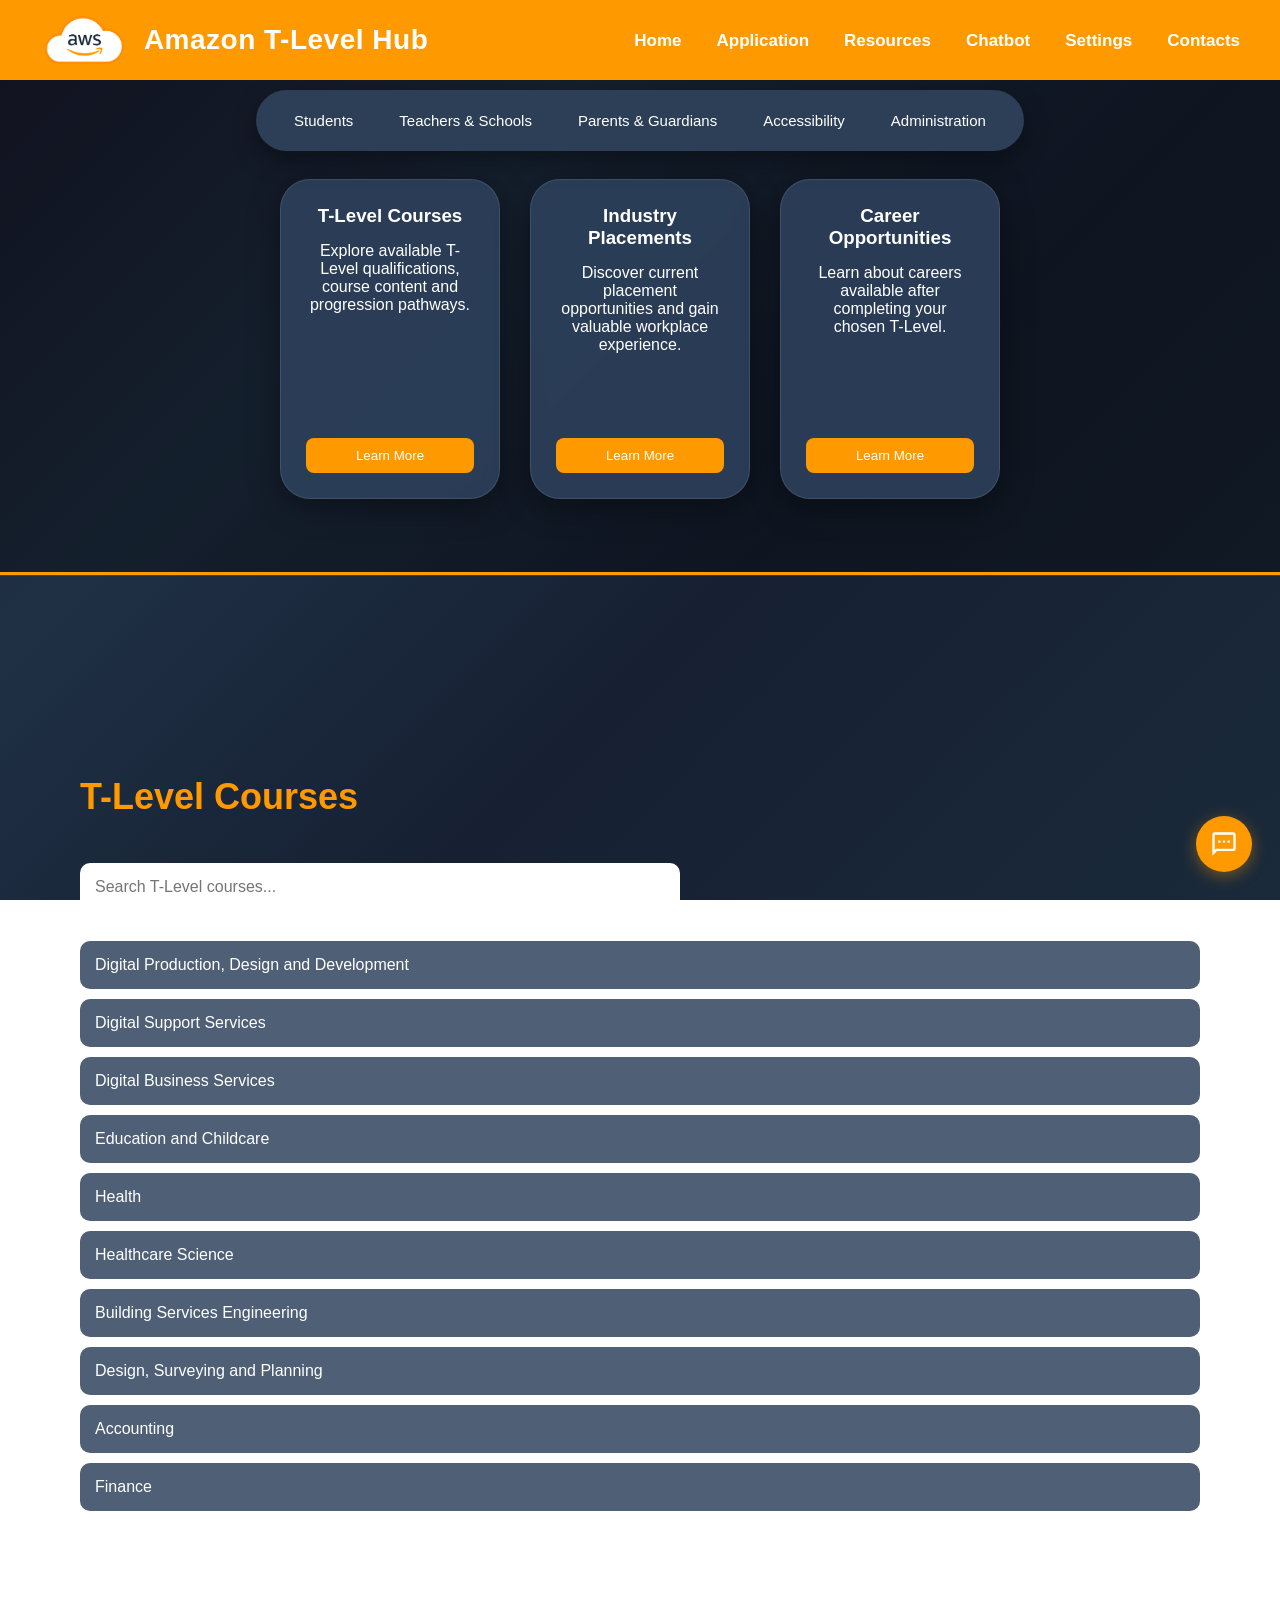
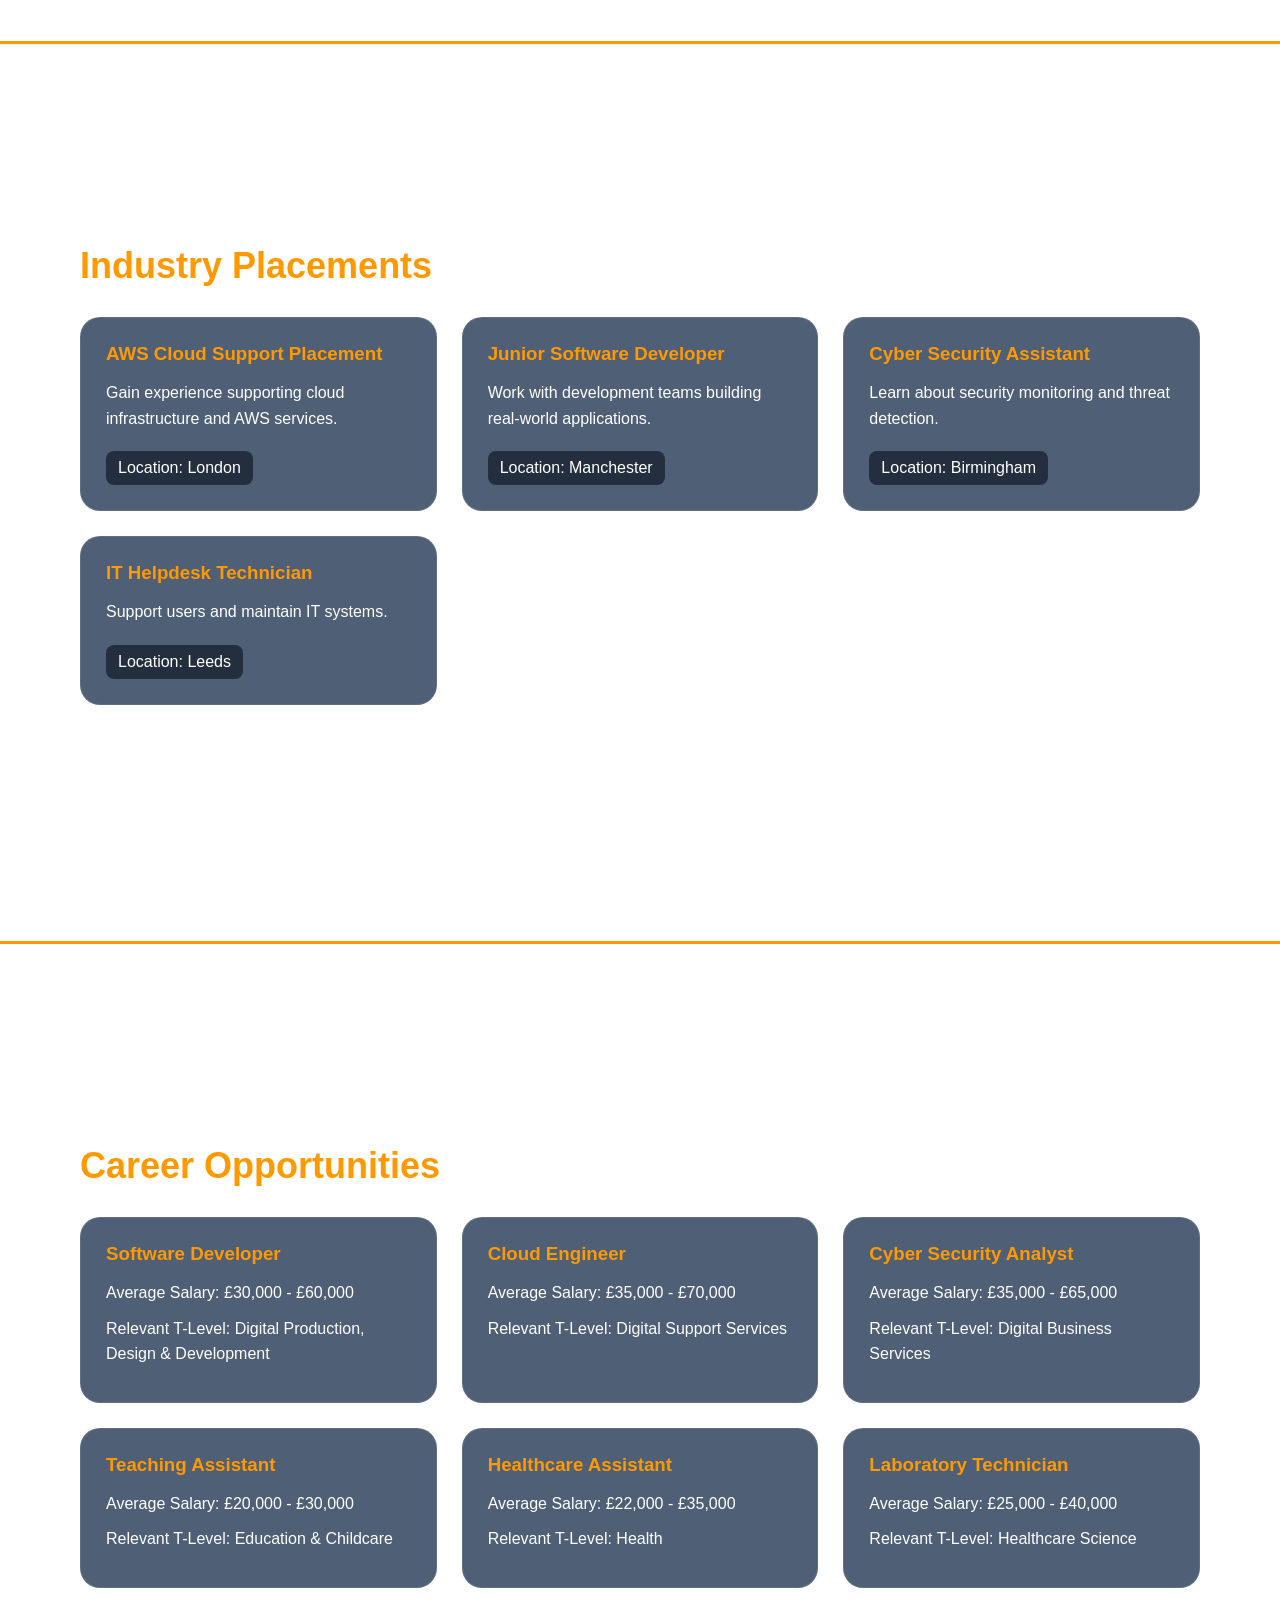
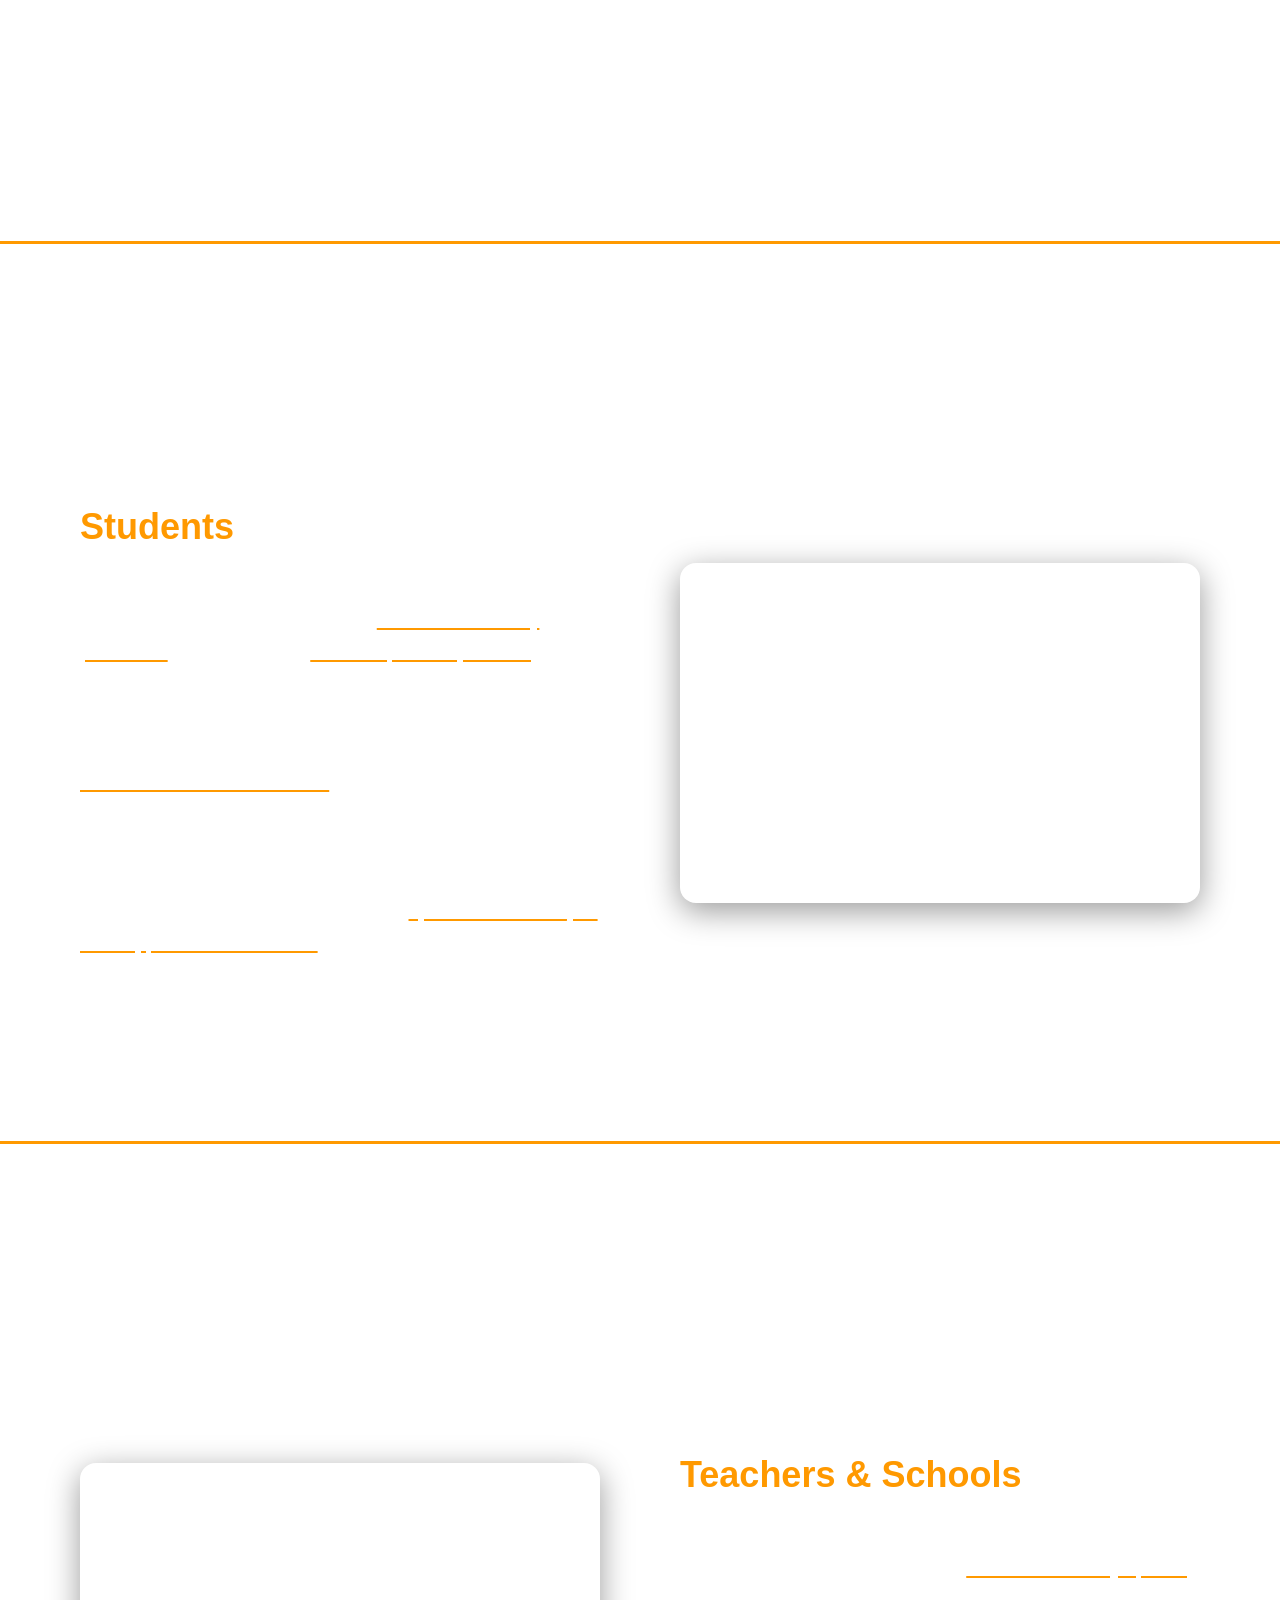
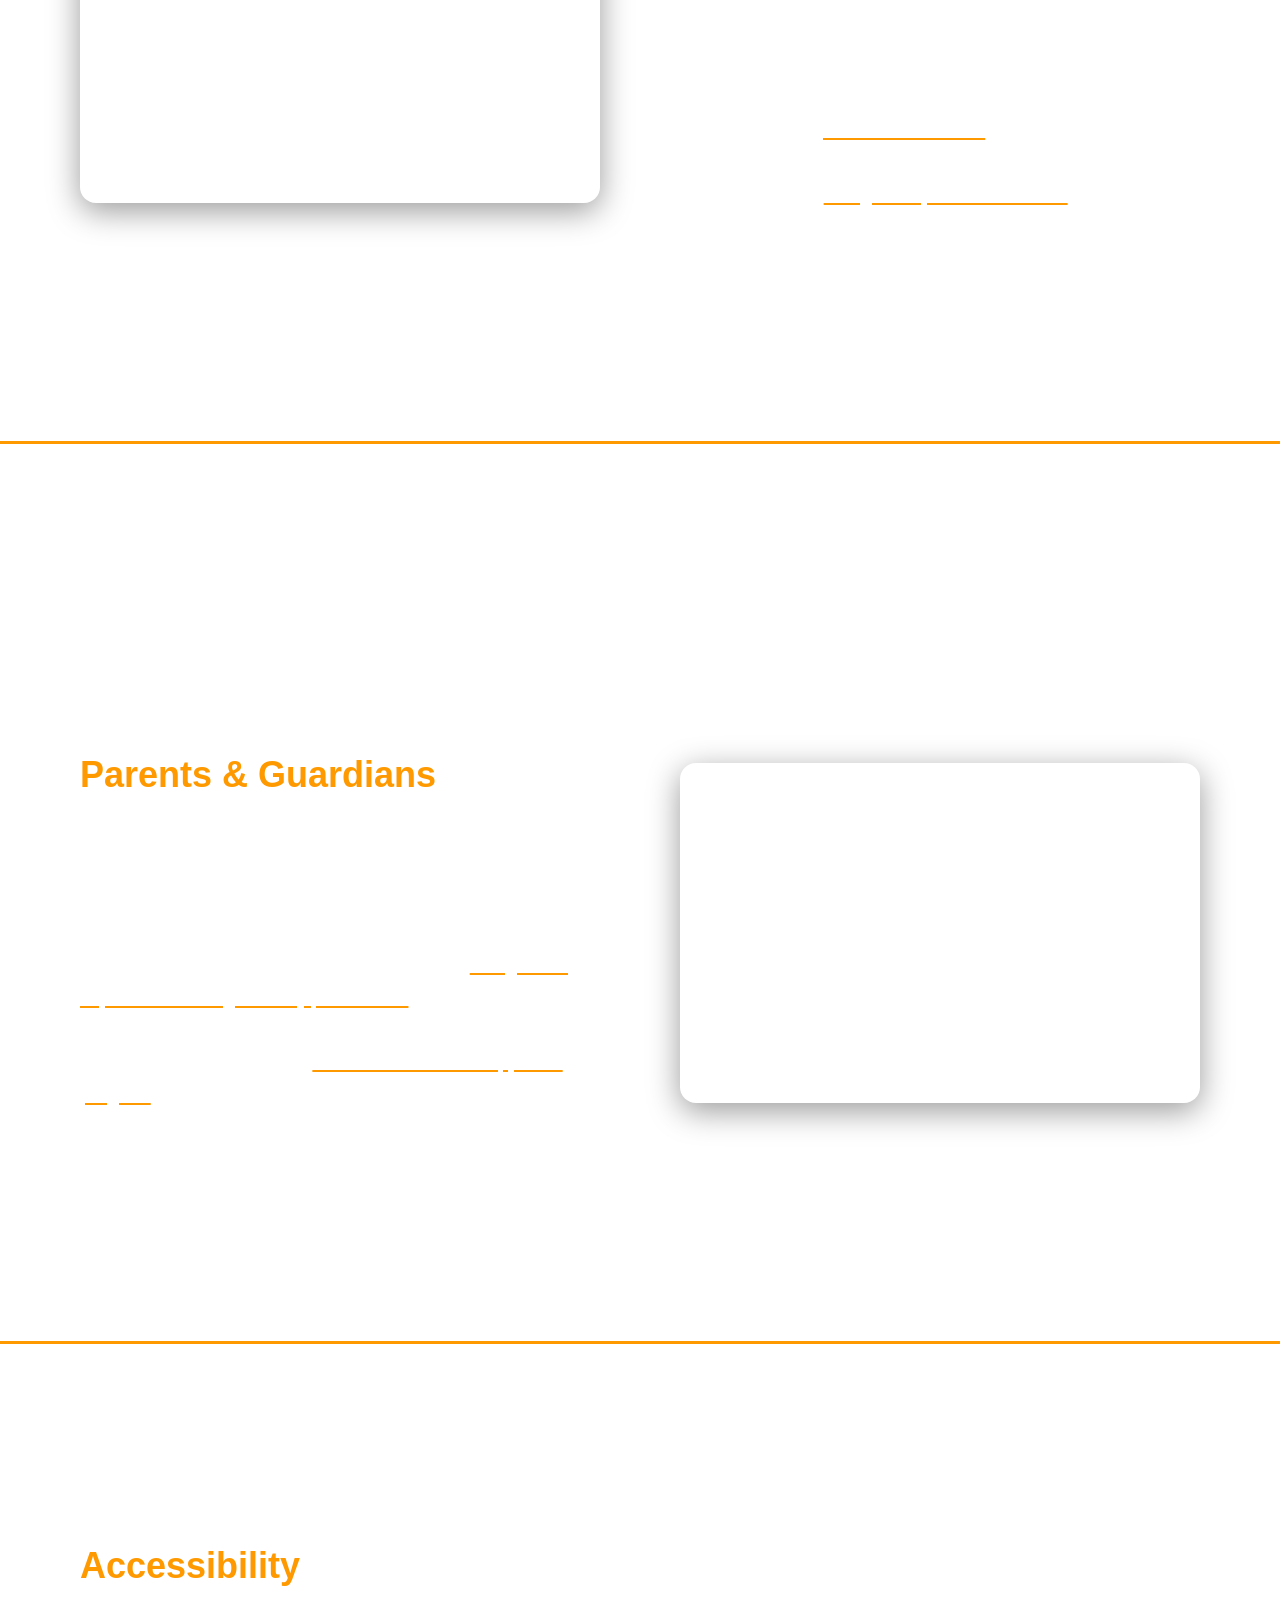
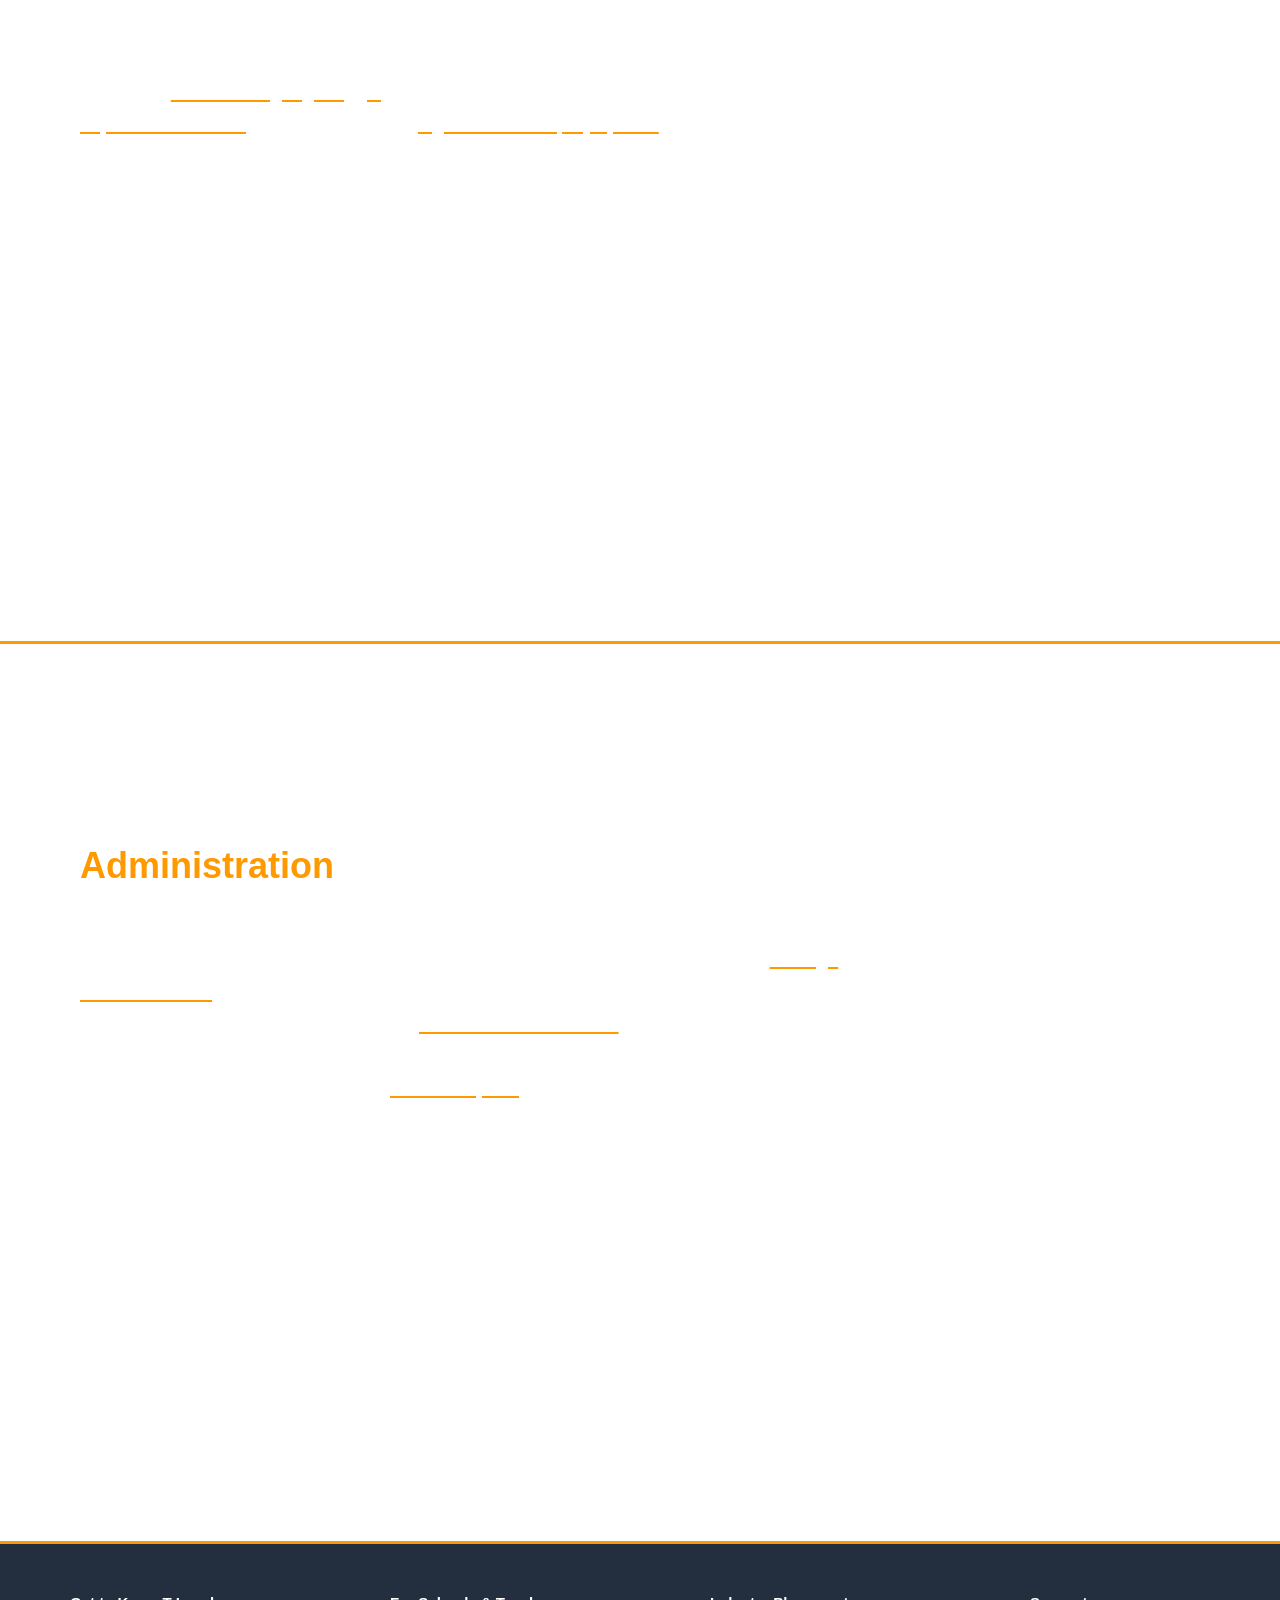
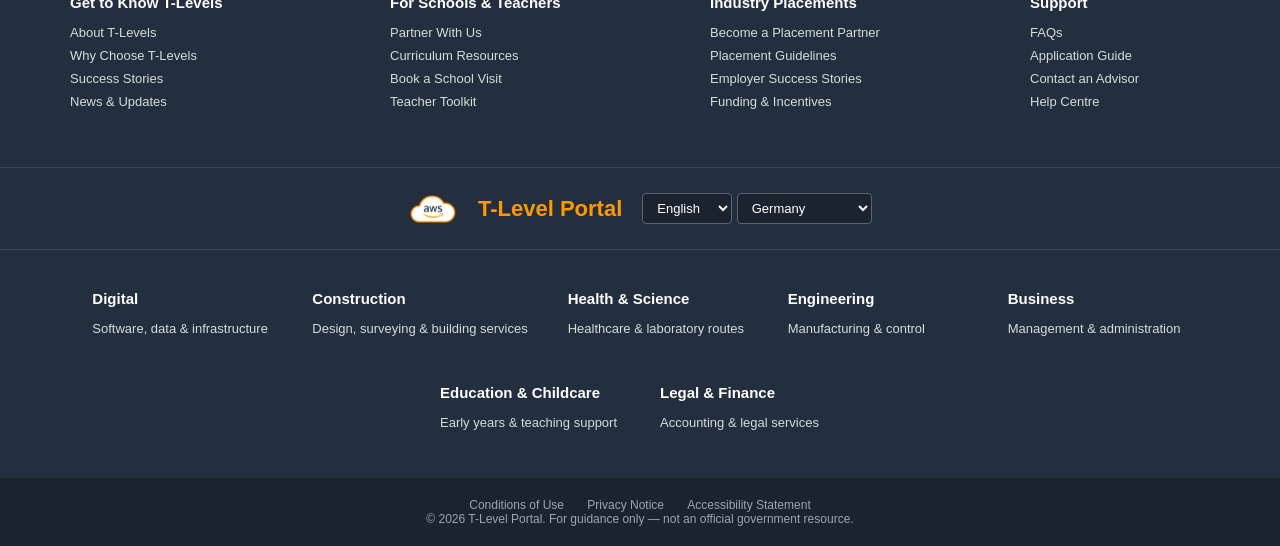
==== index.html @ c9f6f9e1 "Add website files" ====
<!DOCTYPE html>
<html lang="en">
<head>
<meta charset="UTF-8">
<meta name="viewport" content="width=device-width, initial-scale=1.0">
<title>AWS School Portal</title>

<link rel="stylesheet" href="style.css">
<style>
/* Shift chatbot bubble and panel further right to avoid content overlap */
.chatbot-toggle {
    right: 28px !important;
    bottom: 28px !important;
}
.chatbot-panel {
    right: 28px !important;
}

/* === VIDEO BACKGROUND CARDS SECTION === */
section.cards {
    position: relative;
    overflow: hidden;
    isolation: isolate;
    min-height: 500px;
    display: flex !important;
    flex-direction: row !important;
    justify-content: center !important;
    align-items: center !important;
    flex-wrap: nowrap !important;
    gap: 30px !important;
    padding: 80px 50px 50px 50px !important;
}

/* The video element */
.cards-video-bg {
    position: absolute;
    inset: 0;
    width: 100%;
    height: 100%;
    object-fit: cover;
    z-index: 0;
}

/* Dark tint overlay — standard "hero video" dimming */
.cards-video-overlay {
    position: absolute;
    inset: 0;
    background: rgba(0, 0, 0, 0.35);
    z-index: 1;
}

/* Cards sit above video layers */
section.cards .card {
    position: relative;
    z-index: 2;
    flex-shrink: 0 !important;
    width: 220px !important;
    max-width: 220px !important;
    background: rgba(35, 55, 80, 0.55);
    backdrop-filter: blur(8px);
    -webkit-backdrop-filter: blur(8px);
    border: 1px solid rgba(255, 255, 255, 0.1);
    box-shadow: 0 8px 32px rgba(0, 0, 0, 0.4);
}
</style>
</head>
<body>

<!-- TOP NAV -->
<div class="sticky-nav">

    <header class="top-nav">

        <div class="logo">

    <img src="Amazon-Web-Services-AWS-Logo.png" alt="AWS">

    <span class="site-title">
        Amazon T-Level Hub
    </span>

</div>

        <nav>
            <a href="#" id="homeBtn" data-i18n="home">Home</a>
            <a href="application.html" data-i18n="apply">Application</a>
            <a href="resources.html" data-i18n="resources">Resources</a>
            <a href="#" data-i18n="chatbot">Chatbot</a>
            <a href="#" id="settingsBtn" data-i18n="settings">Settings</a>
            <a href="#" id="contactsBtn" data-i18n="contacts">Contacts</a>
        </nav>
        
    </header>

<div class="category-bar-wrapper">
    <section class="category-bar">
        <a href="#students" data-i18n="students">Students</a>
        <a href="#teachers" data-i18n="teachers">Teachers & Schools</a>
        <a href="#parents" data-i18n="parents">Parents & Guardians</a>
        <a href="#accessibility" data-i18n="accessibility">Accessibility</a>
        <a href="#administration" data-i18n="administration">Administration</a>
    </section>
</div>
    
</div>

<!-- CARDS -->
<section class="cards">
<video class="cards-video-bg" autoplay muted loop playsinline>
    <source src="hero-bg.mp4" type="video/mp4">
</video>
<div class="cards-video-overlay"></div>

    <div class="card">
        <h3 data-i18n="tlevelCourses">T-Level Courses</h3>
        <p data-i18n="cardDescCourses">
            Explore available T-Level qualifications,
            course content and progression pathways.
        </p>
    
        <button onclick="scrollToSection('courses')" data-i18n="learnMore">
            Learn More
        </button>
    </div>

    <div class="card">
        <h3 data-i18n="industryPlacements">Industry Placements</h3>
        <p data-i18n="cardDescPlacements">
            Discover current placement opportunities
            and gain valuable workplace experience.
        </p>

        <button onclick="scrollToSection('placements')" data-i18n="learnMore">
            Learn More
        </button>
    </div>

    <div class="card">
        <h3 data-i18n="careerOpportunities">Career Opportunities</h3>
        <p data-i18n="cardDescCareers">
            Learn about careers available after
            completing your chosen T-Level.
        </p>

        <button onclick="scrollToSection('careers')" data-i18n="learnMore">
            Learn More
        </button>
    </div>

</section>

<section id="courses" class="info-section">

    <h2 data-i18n="tlevelCourses">T-Level Courses</h2>

    <input
        type="text"
        id="courseSearch"
        placeholder="Search T-Level courses..."
        class="search-box"
        data-i18n-placeholder="searchPlaceholder"
    >

    <div id="courseResults">

        <div class="course-item" data-i18n="courseDigitalProd">Digital Production, Design and Development</div>

        <div class="course-item" data-i18n="courseDigitalSupport">Digital Support Services</div>

        <div class="course-item" data-i18n="courseDigitalBusiness">Digital Business Services</div>

        <div class="course-item" data-i18n="courseEducation">Education and Childcare</div>

        <div class="course-item" data-i18n="courseHealth">Health</div>

        <div class="course-item" data-i18n="courseHealthcareScience">Healthcare Science</div>

        <div class="course-item" data-i18n="courseBuildingServices">Building Services Engineering</div>

        <div class="course-item" data-i18n="courseDesignSurveying">Design, Surveying and Planning</div>

        <div class="course-item" data-i18n="courseAccounting">Accounting</div>

        <div class="course-item" data-i18n="courseFinance">Finance</div>

    </div>

</section>

<section id="placements" class="info-section">

    <h2 data-i18n="industryPlacements">Industry Placements</h2>

    <div class="placement-grid">

        <div class="placement-card">
            <h3 data-i18n="placementCloudTitle">AWS Cloud Support Placement</h3>
            <p data-i18n="placementCloudDesc">Gain experience supporting cloud infrastructure and AWS services.</p>
            <span data-i18n="placementCloudLocation">Location: London</span>
        </div>

        <div class="placement-card">
            <h3 data-i18n="placementDevTitle">Junior Software Developer</h3>
            <p data-i18n="placementDevDesc">Work with development teams building real-world applications.</p>
            <span data-i18n="placementDevLocation">Location: Manchester</span>
        </div>

        <div class="placement-card">
            <h3 data-i18n="placementCyberTitle">Cyber Security Assistant</h3>
            <p data-i18n="placementCyberDesc">Learn about security monitoring and threat detection.</p>
            <span data-i18n="placementCyberLocation">Location: Birmingham</span>
        </div>

        <div class="placement-card">
            <h3 data-i18n="placementHelpdeskTitle">IT Helpdesk Technician</h3>
            <p data-i18n="placementHelpdeskDesc">Support users and maintain IT systems.</p>
            <span data-i18n="placementHelpdeskLocation">Location: Leeds</span>
        </div>

    </div>

</section>

<section id="careers" class="info-section">

    <h2 data-i18n="careerOpportunities">Career Opportunities</h2>

    <div class="career-grid">

        <div class="career-card">
            <h3 data-i18n="careerSoftwareTitle">Software Developer</h3>
            <p data-i18n="careerSoftwareSalary">Average Salary: £30,000 - £60,000</p>
            <p data-i18n="careerSoftwareTlevel">Relevant T-Level: Digital Production, Design & Development</p>
        </div>

        <div class="career-card">
            <h3 data-i18n="careerCloudTitle">Cloud Engineer</h3>
            <p data-i18n="careerCloudSalary">Average Salary: £35,000 - £70,000</p>
            <p data-i18n="careerCloudTlevel">Relevant T-Level: Digital Support Services</p>
        </div>

        <div class="career-card">
            <h3 data-i18n="careerCyberTitle">Cyber Security Analyst</h3>
            <p data-i18n="careerCyberSalary">Average Salary: £35,000 - £65,000</p>
            <p data-i18n="careerCyberTlevel">Relevant T-Level: Digital Business Services</p>
        </div>

        <div class="career-card">
            <h3 data-i18n="careerTeachingTitle">Teaching Assistant</h3>
            <p data-i18n="careerTeachingSalary">Average Salary: £20,000 - £30,000</p>
            <p data-i18n="careerTeachingTlevel">Relevant T-Level: Education & Childcare</p>
        </div>

        <div class="career-card">
            <h3 data-i18n="careerHealthcareTitle">Healthcare Assistant</h3>
            <p data-i18n="careerHealthcareSalary">Average Salary: £22,000 - £35,000</p>
            <p data-i18n="careerHealthcareTlevel">Relevant T-Level: Health</p>
        </div>

        <div class="career-card">
            <h3 data-i18n="careerLabTitle">Laboratory Technician</h3>
            <p data-i18n="careerLabSalary">Average Salary: £25,000 - £40,000</p>
            <p data-i18n="careerLabTlevel">Relevant T-Level: Healthcare Science</p>
        </div>

    </div>

</section>

<!-- INFORMATION SECTIONS -->
<section id="students" class="info-section" style="display:flex; align-items:center; gap:80px; padding:200px 80px 120px 80px;">
    <div style="flex:1; min-width:0;">
        <h2 data-i18n="headingStudents" style="font-size:36px; margin-bottom:25px; color:#ff9900; max-width:800px;">Students</h2>
        <p class="info-text" data-i18n-html="textStudents">
            T-Levels are a new kind of qualification from England that combine
            classroom learning with a <u>substantial industry placement</u>,
            giving students <u>real workplace experience</u> long before they
            graduate. For German students used to systems like the Abitur or
            vocational Ausbildung, T-Levels offer a similar blend of practical
            and academic learning, but with a <u>direct route into UK industries</u>
            such as digital technology, healthcare, construction, and engineering.
            This section helps students explore which T-Level pathway matches
            their interests, see what a typical placement looks like, and
            understand how the qualification could <u>open doors to study or
            work opportunities in the UK</u>.
        </p>
    </div>
    <div style="flex:1; min-width:0; position:relative; border-radius:16px; overflow:hidden; min-height:340px; box-shadow:0 8px 32px rgba(0,0,0,0.4);">
        <video autoplay muted loop playsinline style="width:100%; height:100%; object-fit:cover; display:block; filter:brightness(0.75);">
            <source src="students.mp4" type="video/mp4">
        </video>
    </div>
</section>

<section id="teachers" class="info-section" style="display:flex; align-items:center; gap:80px; padding:200px 80px 120px 80px;">
    <div style="flex:1; min-width:0; position:relative; border-radius:16px; overflow:hidden; min-height:340px; box-shadow:0 8px 32px rgba(0,0,0,0.4);">
        <video autoplay muted loop playsinline style="width:100%; height:100%; object-fit:cover; display:block; filter:brightness(0.75);">
            <source src="teachers.mp4" type="video/mp4">
        </video>
    </div>
    <div style="flex:1; min-width:0;">
        <h2 data-i18n="headingTeachers" style="font-size:36px; margin-bottom:25px; color:#ff9900;">Teachers & Schools</h2>
        <p class="info-text" data-i18n-html="textTeachers">
            This section is designed for German schools and educators who may be
            advising students on <u>international study options</u> for the first
            time. It provides curriculum outlines, comparisons between T-Levels
            and familiar German qualifications, and practical guidance on how
            schools can support students interested in applying. Teachers will
            also find resources to help explain the <u>placement structure</u>
            to students and parents, along with information on how schools can
            establish a relationship as a <u>recognized partner institution</u>.
        </p>
    </div>
</section>

<section id="parents" class="info-section" style="display:flex; align-items:center; gap:80px; padding:200px 80px 120px 80px;">
    <div style="flex:1; min-width:0;">
        <h2 data-i18n="headingParents" style="font-size:36px; margin-bottom:25px; color:#ff9900;">Parents & Guardians</h2>
        <p class="info-text" data-i18n-html="textParents">
            Many German parents will not have encountered T-Levels before, so
            this section focuses on building trust and clarity around what the
            qualification involves, how it's recognized, and what kind of
            support structure exists around a placement abroad. It explains
            practical concerns such as <u>safeguarding</u>, <u>supervision during
            industry placements</u>, and how progress is communicated back to
            families, helping parents feel confident that their child is entering
            a <u>well-structured and supported program</u> rather than an
            unfamiliar gap-year alternative.
        </p>
    </div>
    <div style="flex:1; min-width:0; position:relative; border-radius:16px; overflow:hidden; min-height:340px; box-shadow:0 8px 32px rgba(0,0,0,0.4);">
        <video autoplay muted loop playsinline style="width:100%; height:100%; object-fit:cover; display:block; filter:brightness(0.75);">
            <source src="parents&guardians.mp4" type="video/mp4">
        </video>
    </div>
</section>

<section id="accessibility" class="info-section">
    <h2 data-i18n="headingAccessibility">Accessibility</h2>
    <p class="info-text" data-i18n-html="textAccessibility">
        Since this portal serves an international audience navigating an
        unfamiliar education system, accessibility features are built in to
        remove language and usability barriers from the start. This includes
        a <u>German-language toggle</u> so families can read everything in
        their native language, <u>adjustable font sizing</u> for visual
        comfort, <u>high-contrast display options</u>, and screen-reader-friendly
        navigation. The goal is to make sure no student or parent is excluded
        from understanding their options simply because the system is new or
        the interface wasn't designed with them in mind.
    </p>
</section>

<section id="administration" class="info-section">
    <h2 data-i18n="headingAdministration">Administration</h2>
    <p class="info-text" data-i18n-html="textAdministration">
        This section is intended for Amazon staff responsible for running
        and maintaining the T-Level portal rather than for students, parents,
        or schools. From here, administrators can <u>manage website content</u>,
        updating course listings, placement opportunities, and translated
        text as the program grows. Administrators can also <u>access submitted
        forms</u>, reviewing applications, placement enquiries, and contact
        requests as they come in from students, parents, and partner schools.
        Finally, administrators can <u>generate reports</u> summarizing
        engagement, placement uptake, and course interest, giving the team
        visibility into how the program is performing across Germany and
        where outreach efforts may need to be adjusted.
    </p>
</section>

<footer class="site-footer">

    <div class="footer-links">

        <div class="footer-col">
            <h4 data-i18n="footerGetToKnow">Get to Know T-Levels</h4>
            <a href="#" data-i18n="footerAbout">About T-Levels</a>
            <a href="#" data-i18n="footerWhyChoose">Why Choose T-Levels</a>
            <a href="#" data-i18n="footerSuccess">Success Stories</a>
            <a href="#" data-i18n="footerNews">News & Updates</a>
        </div>

        <div class="footer-col">
            <h4 data-i18n="footerForSchools">For Schools & Teachers</h4>
            <a href="#" data-i18n="footerPartner">Partner With Us</a>
            <a href="#" data-i18n="footerCurriculum">Curriculum Resources</a>
            <a href="#" data-i18n="footerSchoolVisit">Book a School Visit</a>
            <a href="#" data-i18n="footerToolkit">Teacher Toolkit</a>
        </div>

        <div class="footer-col">
            <h4 data-i18n="footerPlacements">Industry Placements</h4>
            <a href="#" data-i18n="footerPlacementPartner">Become a Placement Partner</a>
            <a href="#" data-i18n="footerGuidelines">Placement Guidelines</a>
            <a href="#" data-i18n="footerEmployerStories">Employer Success Stories</a>
            <a href="#" data-i18n="footerFunding">Funding & Incentives</a>
        </div>

        <div class="footer-col">
            <h4 data-i18n="footerSupport">Support</h4>
            <a href="#" data-i18n="footerFAQs">FAQs</a>
            <a href="#" data-i18n="footerAppGuide">Application Guide</a>
            <a href="#" data-i18n="footerAdvisor">Contact an Advisor</a>
            <a href="#" data-i18n="footerHelp">Help Centre</a>
        </div>

    </div>

    <div class="footer-brand-bar">
        <img src="Amazon-Web-Services-AWS-Logo.png" alt="AWS" class="footer-aws-logo">
        <div class="footer-logo" data-i18n="footerPortal">T-Level Portal</div>
    
        <div class="footer-selectors">
            <select id="footerLangSelect" aria-label="Language">
                <option value="en">English</option>
                <option value="de">Deutsch</option>
            </select>
    
            <select aria-label="Region">
                <option>Germany</option>
                <option>United Kingdom</option>
            </select>
        </div>
    </div>

    <div class="footer-routes">
        <div class="footer-col"><h4 data-i18n="footerDigital">Digital</h4><p data-i18n="footerDigitalDesc">Software, data & infrastructure</p></div>
        <div class="footer-col"><h4 data-i18n="footerConstruction">Construction</h4><p data-i18n="footerConstructionDesc">Design, surveying & building services</p></div>
        <div class="footer-col"><h4 data-i18n="footerHealthScience">Health & Science</h4><p data-i18n="footerHealthScienceDesc">Healthcare & laboratory routes</p></div>
        <div class="footer-col"><h4 data-i18n="footerEngineering">Engineering</h4><p data-i18n="footerEngineeringDesc">Manufacturing & control</p></div>
        <div class="footer-col"><h4 data-i18n="footerBusiness">Business</h4><p data-i18n="footerBusinessDesc">Management & administration</p></div>
        <div class="footer-col"><h4 data-i18n="footerEducationChildcare">Education & Childcare</h4><p data-i18n="footerEducationChildcareDesc">Early years & teaching support</p></div>
        <div class="footer-col"><h4 data-i18n="footerLegalFinance">Legal & Finance</h4><p data-i18n="footerLegalFinanceDesc">Accounting & legal services</p></div>
    </div>

    <div class="footer-legal">
        <a href="#" data-i18n="footerConditions">Conditions of Use</a>
        <a href="#" data-i18n="footerPrivacy">Privacy Notice</a>
        <a href="#" data-i18n="footerAccessibility">Accessibility Statement</a>
        <p data-i18n="footerCopyright">© 2026 T-Level Portal. For guidance only — not an official government resource.</p>
    </div>

</footer>
<!-- ===== CHATBOT ===== -->
<div class="chatbot-toggle" id="chatbotToggle" title="Ask a question">
    <svg viewBox="0 0 24 24" width="28" height="28" fill="white">
        <path d="M20 2H4c-1.1 0-2 .9-2 2v18l4-4h14c1.1 0 2-.9 2-2V4c0-1.1-.9-2-2-2zm0 14H5.17L4 17.17V4h16v12z"/>
        <path d="M7 9h2v2H7zm4 0h2v2h-2zm4 0h2v2h-2z"/>
    </svg>
</div>

<div class="chatbot-panel" id="chatbotPanel">
    <div class="chatbot-header">
        <span class="chatbot-title" data-i18n="chatbotTitle">T-Level Assistant</span>
        <button id="chatbotClose">&times;</button>
    </div>
    <div class="chatbot-messages" id="chatbotMessages">
        <div class="chatbot-message bot" id="chatbotWelcomeMessage" data-i18n="chatbotWelcome">
            Hello! I'm the T-Level assistant. Ask me anything about T-Level courses, industry placements, careers, applications, and more.
        </div>
        <div id="quickReplies" style="display:flex;flex-direction:column;gap:8px;padding:0 20px 12px;"></div>
    </div>
    <div class="chatbot-input-area">
        <input type="text" id="chatbotInput" placeholder="Type your question..." autocomplete="off" data-i18n-placeholder="chatbotInputPlaceholder">
        <button id="chatbotSend" title="Send">
            <svg viewBox="0 0 24 24" width="20" height="20" fill="white">
                <path d="M2.01 21L23 12 2.01 3 2 10l15 2-15 2z"/>
            </svg>
        </button>
    </div>
</div>

<!-- ===== SETTINGS MODAL ===== -->
<div class="modal-overlay" id="settingsOverlay">
    <div class="modal-box">

        <div class="modal-header">
            <h2 data-i18n="settingsTitle">Settings</h2>
            <button class="modal-close" id="closeSettings">&times;</button>
        </div>

        <div class="modal-section">
            <h3 data-i18n="settingsLanguage">Language</h3>
            <select id="languageSelect">
                <option value="en">English</option>
                <option value="de">Deutsch</option>
            </select>
        </div>

        <div class="modal-section">
            <h3 data-i18n="settingsFontSize">Font Size</h3>
            <div class="font-controls">
                <button id="fontDecrease">−</button>
                <button id="fontReset" data-i18n="settingsFontReset">Reset</button>
                <button id="fontIncrease">+</button>
            </div>
        </div>

        <div class="modal-section">
            <h3 data-i18n="settingsAccessibility">Accessibility</h3>
            <label class="toggle-row">
                <input type="checkbox" id="highContrastToggle">
                <span data-i18n="settingsHighContrast">High contrast mode</span>
            </label>
            <label class="toggle-row">
                <input type="checkbox" id="underlineLinksToggle">
                <span data-i18n="settingsUnderlineLinks">Underline all links</span>
            </label>
            <label class="toggle-row">
                <input type="checkbox" id="reduceMotionToggle">
                <span data-i18n="settingsReduceMotion">Reduce motion/animations</span>
            </label>
            <label class="toggle-row">
                <input type="checkbox" id="lightThemeToggle">
                <span>Light theme (AWS style)</span>
            </label>
        </div>

    </div>
</div>

<div class="modal-overlay" id="contactsOverlay">

    <div class="modal-box">

        <div class="modal-header">
            <h2 data-i18n="contactsTitle">Contact Us</h2>

            <button class="modal-close" id="closeContacts">
                &times;
            </button>
        </div>

        <div class="modal-section">

            <label data-i18n="contactsEmail">Email Address</label>

            <input
                type="email"
                id="contactEmail"
                placeholder="Enter your email address"
                data-i18n-placeholder="contactsEmailPlaceholder"
            >

        </div>

        <div class="modal-section">

            <label data-i18n="contactsSubject">Subject</label>

            <input
                type="text"
                id="contactSubject"
                placeholder="What is your question about?"
                data-i18n-placeholder="contactsSubjectPlaceholder"
            >

        </div>

        <div class="modal-section">

            <label data-i18n="contactsMessage">Message</label>

            <textarea
                id="contactMessage"
                rows="6"
                placeholder="Ask a question about T-Levels, industry placements, career pathways, applications, or support..."
                data-i18n-placeholder="contactsMessagePlaceholder"
            ></textarea>

        </div>

        <div class="modal-section">

            <button id="sendContactMessage" data-i18n="contactsSubmit">
                Submit Enquiry
            </button>

        </div>

    </div>

</div>

<script src="script.js"></script>


</body>
</html>
---- style.css ----
:root {
    --aws-orange: #ff9900;
    --aws-navy: #232f3e;
    --aws-blue: #146eb4;
    --aws-light-gray: #f2f3f3;
    --aws-gray: #d5dbdb;
    --aws-white: #ffffff;
}

*{
    margin:0;
    padding:0;
    box-sizing:border-box;
    font-family:Arial,sans-serif;
}

html{
    scroll-behavior:smooth;
    scroll-padding-top: 170px;
}

body{
    background:#1f3045;
    color:white;
}

/* TOP NAV */

.top-nav{
    background:#ff9900;
    display:flex;
    justify-content:space-between;
    align-items:center;
    padding:15px 40px;

    position:sticky;
    top:0;
    z-index:1000;
}

.logo img{
    height:50px;
}

.top-nav nav{
    display:flex;
    align-items:center;
    gap:35px;
}

.top-nav nav a{
    display:flex;
    align-items:center;
    justify-content:center;

    height:50px;

    color:white;
    text-decoration:none;

    font-size:17px;
    font-weight:600;

    line-height:1;

    padding:0;

    margin:0;

    transition:.3s;
}

.top-nav nav a:hover{
    color:#b0b8c1;
}

.sticky-nav{
    position: sticky;
    top: 0;
    z-index: 1000;
    overflow: visible;
}

/* CATEGORY BAR */

.category-bar-wrapper{
    background: transparent;
    padding: 10px 40px;
    display: flex;
    justify-content: center;
    position: relative;
    z-index: 3;
    margin-top: 0;
    margin-bottom: -86px;
}

.category-bar{
    background: #2d3f56;
    display: flex;
    align-items: center;
    gap: 10px;
    padding: 12px 20px;
    border-radius: 50px;
    box-shadow: 0 10px 25px rgba(0,0,0,.35);
    width: fit-content;
    font-size: 15px;
}

.category-bar a{
    color: white;
    text-decoration: none;
    font-weight: 500;
    white-space: nowrap;
    padding: 10px 18px;
    border-radius: 30px;
    transition: .2s;
}

.category-bar a:hover{
    background: rgba(255, 153, 0, 0.15);
    color: #ff9900;
}

/* CARDS */

.cards{
    display:flex;
    justify-content:center;
    align-items:center;
    gap:30px;
    padding:50px;
    flex-wrap:nowrap;
    width:100%;
    box-sizing:border-box;
    border-bottom: 3px solid #ff9900;
}

.card{
    width:220px;
    min-height:320px;
    max-width:220px;
    flex-shrink:0;

    background:#30435f;
    border-radius:30px;

    padding:25px;

    display:flex;
    flex-direction:column;

    text-align:center;
}

.card:hover{
    transform:translateY(-5px);
    transition:.3s;
    transform:translateY(-5px);
    box-shadow:0 8px 20px   rgba(0, 0, 0, 0.3);
}

.card h3{
    margin-bottom:15px;
}

.card p{
    flex-grow:1;
}

.card button{
    background:#ff9900;
    color:white;
    border:none;
    padding:10px 20px;
    border-radius:8px;
    cursor:pointer;
}

/* INFO SECTIONS */

.info-section{
    min-height:100vh;
    padding:80px;
    border-top:1px solid rgba(255,255,255,.1);
}

.info-section h2{
    margin-bottom:20px;
    color:#ff9900;
}

.info-section{
    min-height:100vh;
    padding:200px 80px 120px 80px;
    border-bottom: 3px solid #ff9900;
}



.site-footer {
    background: var(--aws-navy);
    color: #ffffff;
    font-family: Arial, sans-serif;
}

.footer-links {
    display: flex;
    flex-wrap: wrap;
    justify-content: space-between;
    max-width: 1200px;
    margin: 0 auto;
    padding: 50px 30px;
    gap: 30px;
}

.footer-col {
    min-width: 180px;
}

.footer-col h4 {
    color: #ffffff;
    margin-bottom: 14px;
    font-size: 15px;
}

.footer-col a, .footer-col p {
    display: block;
    color: var(--aws-gray, #d5dbdb);
    text-decoration: none;
    font-size: 13px;
    margin-bottom: 8px;
}

.footer-col a:hover {
    color: var(--aws-orange);
    text-decoration: underline;
}

.footer-brand-bar {
    border-top: 1px solid #3a4553;
    border-bottom: 1px solid #3a4553;
    display: flex;
    justify-content: center;
    align-items: center;
    gap: 20px;
    padding: 25px 0;
}

.footer-logo {
    font-size: 22px;
    font-weight: bold;
    color: var(--aws-orange);
}

.footer-selectors select {
    background: #1a232e;
    color: #ffffff;
    border: 1px solid #5a6573;
    border-radius: 4px;
    padding: 6px 10px;
    font-size: 13px;
}

.footer-routes {
    display: flex;
    flex-wrap: wrap;
    justify-content: center;
    gap: 40px;
    max-width: 1200px;
    margin: 0 auto;
    padding: 40px 30px;
}

.footer-legal {
    background: #1a232e;
    text-align: center;
    padding: 20px;
    font-size: 12px;
    color: #9aa5b1;
}

.footer-legal a {
    color: #9aa5b1;
    margin: 0 10px;
    text-decoration: none;
}

.footer-legal a:hover {
    text-decoration: underline;
}

.footer-aws-logo {
    height: 28px;
    width: auto;
}

.modal-overlay {
    display: none;
    position: fixed;
    top: 0;
    left: 0;
    width: 100%;
    height: 100%;
    background: rgba(0, 0, 0, 0.5);
    z-index: 2000;
    justify-content: center;
    align-items: center;
}

.modal-overlay.active {
    display: flex;
}

.modal-box {
    background: #ffffff;
    color: var(--aws-navy);
    width: 90%;
    max-width: 420px;
    border-radius: 8px;
    padding: 25px 30px;
    box-shadow: 0 10px 30px rgba(0,0,0,0.3);
}

.modal-box{
    text-align:left;
}

.modal-header {
    display: flex;
    justify-content: space-between;
    align-items: center;
    border-bottom: 1px solid var(--aws-gray);
    padding-bottom: 12px;
    margin-bottom: 15px;
}

.modal-header h2 {
    margin: 0;
    font-size: 20px;
}

.modal-close {
    background: none;
    border: none;
    font-size: 26px;
    line-height: 1;
    cursor: pointer;
    color: var(--aws-navy);
}

.modal-section {
    margin-bottom: 20px;
}

.modal-section h3{
    font-size:18px;
    margin-bottom:10px;
    font-weight:600;
}

.modal-section select {
    width: 100%;
    padding: 8px;
    border: 1px solid var(--aws-gray);
    border-radius: 4px;
    font-size: 14px;
}

.font-controls{
    display:flex;

    justify-content:flex-start;

    align-items:center;

    gap:10px;

    margin-top:10px;
}

.font-controls button{
    min-width:70px;

    padding:8px 12px;

    border-radius:6px;

    cursor:pointer;
}

.font-controls button:hover {
    background: var(--aws-gray);
}

.toggle-row{
    display:flex;
    align-items:center;
    justify-content:flex-start;

    gap:12px;

    margin:12px 0;

    width:100%;
}

.toggle-row input[type="checkbox"]{
    margin:0;
    width:18px;
    height:18px;
    flex-shrink:0;
}

/* Accessibility states applied to the whole page */
body.high-contrast {
    background: #000000 !important;
    color: #ffffff !important;
}

body.high-contrast a {
    color: #ffff00 !important;
}

body.underline-links a {
    text-decoration: underline !important;
}

body.reduce-motion * {
    animation: none !important;
    transition: none !important;
}

.search-box{
    width:100%;
    max-width:600px;

    padding:15px;

    border:none;
    border-radius:10px;

    margin:20px 0;
    font-size:16px;
}

.course-item{
    background:#30435f;

    padding:15px;

    margin:10px 0;

    border-radius:10px;
}

.placement-grid,
.career-grid{
    display:grid;
    grid-template-columns:repeat(auto-fit,minmax(300px,1fr));
    gap:25px;
    margin-top:30px;
}

.placement-card,
.career-card{
    background:#30435f;
    padding:25px;
    border-radius:20px;
    transition:.3s;
    border:1px solid rgba(255,255,255,.1);
}

.placement-card:hover,
.career-card:hover{
    transform:translateY(-5px);
    box-shadow:0 8px 20px rgba(0,0,0,.3);
}

.placement-card h3,
.career-card h3{
    color:#ff9900;
    margin-bottom:15px;
}

.placement-card p,
.career-card p{
    margin-bottom:10px;
    line-height:1.6;
}

.placement-card span{
    display:inline-block;
    margin-top:10px;
    background:#232f3e;
    padding:8px 12px;
    border-radius:8px;
}

.logo{
    display:flex;
    align-items:center;
    gap:15px;
}

.logo img{
    height:50px;
    width:auto;
}

.site-title{
    font-size:28px;
    font-weight:700;
    color:white;
    letter-spacing:.5px;
}

.modal-section input,
.modal-section textarea{

    width:100%;

    padding:12px;

    margin-top:8px;

    border-radius:8px;

    border:1px solid #ccc;

    font-size:16px;

    box-sizing:border-box;
}

#sendContactMessage{

    background:#ff9900;

    color:white;

    border:none;

    padding:12px 24px;

    border-radius:8px;

    cursor:pointer;

    font-weight:bold;

    transition:.3s;
}

#sendContactMessage:hover{

    background:#e68a00;

    transform:translateY(-2px);
}

.info-section h2{
    font-size: 36px;
    margin-bottom: 25px;
    color: #ff9900;
}

.info-text{
    font-size: 19px;
    line-height: 1.7;
    max-width: 800px;
}

.info-text u{
    text-decoration-color: #ff9900;
    text-decoration-thickness: 2px;
}

/* ===== CHATBOT ===== */
.chatbot-toggle {
    position: fixed;
    bottom: 18px;
    right: 16px;
    width: 56px;
    height: 56px;
    border-radius: 50%;
    background: #ff9900;
    display: flex;
    align-items: center;
    justify-content: center;
    cursor: pointer;
    box-shadow: 0 4px 16px rgba(255, 153, 0, 0.4);
    z-index: 3000;
    transition: transform .2s, box-shadow .2s;
    border: none;
}

.chatbot-toggle:hover {
    transform: scale(1.08);
    box-shadow: 0 6px 24px rgba(255, 153, 0, 0.55);
}

.chatbot-panel {
    position: fixed;
    bottom: 90px;
    right: 24px;
    width: 380px;
    max-width: calc(100vw - 48px);
    height: 520px;
    max-height: calc(100vh - 120px);
    background: #ffffff;
    border-radius: 16px;
    box-shadow: 0 8px 40px rgba(0,0,0,0.25);
    z-index: 2999;
    display: none;
    flex-direction: column;
    overflow: hidden;
    color: #232f3e;
}

.chatbot-panel.active {
    display: flex;
}

.chatbot-header {
    background: #ff9900;
    color: white;
    padding: 16px 20px;
    display: flex;
    justify-content: space-between;
    align-items: center;
    font-weight: 700;
    font-size: 17px;
}

.chatbot-header button {
    background: none;
    border: none;
    color: white;
    font-size: 28px;
    cursor: pointer;
    line-height: 1;
    padding: 0 4px;
}

.chatbot-messages {
    flex: 1;
    overflow-y: auto;
    padding: 16px 20px;
    display: flex;
    flex-direction: column;
    gap: 12px;
    background: #f8f9fa;
}

.chatbot-message {
    max-width: 85%;
    padding: 12px 16px;
    border-radius: 16px;
    font-size: 14px;
    line-height: 1.5;
    word-wrap: break-word;
}

.chatbot-message.bot {
    background: #e9ecef;
    color: #232f3e;
    align-self: flex-start;
    border-bottom-left-radius: 4px;
}

.chatbot-message.user {
    background: #ff9900;
    color: white;
    align-self: flex-end;
    border-bottom-right-radius: 4px;
}

.chatbot-message.typing {
    background: #e9ecef;
    color: #6c757d;
    align-self: flex-start;
    border-bottom-left-radius: 4px;
    font-style: italic;
}

.chatbot-input-area {
    display: flex;
    align-items: center;
    gap: 8px;
    padding: 12px 16px;
    border-top: 1px solid #dee2e6;
    background: white;
}

.chatbot-input-area input {
    flex: 1;
    padding: 10px 14px;
    border: 1px solid #ced4da;
    border-radius: 24px;
    font-size: 14px;
    outline: none;
    transition: border-color .2s;
}

.chatbot-input-area input:focus {
    border-color: #ff9900;
}

.chatbot-input-area button {
    width: 40px;
    height: 40px;
    border-radius: 50%;
    border: none;
    background: #ff9900;
    display: flex;
    align-items: center;
    justify-content: center;
    cursor: pointer;
    transition: background .2s, transform .15s;
    flex-shrink: 0;
}

.chatbot-input-area button:hover {
    background: #e68a00;
    transform: scale(1.05);
}

body.high-contrast .chatbot-panel {
    background: #000000;
    border: 1px solid #ffffff;
}

body.high-contrast .chatbot-messages {
    background: #000000;
}

body.high-contrast .chatbot-message.bot,
body.high-contrast .chatbot-message.typing {
    background: #1a1a1a;
    color: #ffffff;
}

body.high-contrast .chatbot-input-area {
    background: #000000;
    border-top-color: #555;
}

body.high-contrast .chatbot-input-area input {
    background: #1a1a1a;
    color: white;
    border-color: #555;
}

body.reduce-motion .chatbot-toggle,
body.reduce-motion .chatbot-toggle:hover {
    transition: none;
    transform: none;
}

/* === SCROLL ANIMATIONS === */
.info-section {
    opacity: 0;
    transform: translateY(40px);
    transition: opacity 0.7s ease, transform 0.7s ease;
}

.info-section.visible {
    opacity: 1;
    transform: translateY(0);
}

/* ===== LIGHT THEME ===== */
body.light-theme {
    background: linear-gradient(135deg, #f8e8ff 0%, #ffe8f0 30%, #e8f0ff 70%, #f0f8ff 100%) !important;
    background-attachment: fixed !important;
    color: #232f3e !important;
}

body.light-theme .sticky-nav {
    background: transparent !important;
}

body.light-theme .top-nav {
    background: #232f3e !important;
}

body.light-theme .top-nav nav a {
    color: #ffffff !important;
}

body.light-theme .top-nav nav a:hover {
    color: #b0b8c1 !important;
}

body.light-theme .category-bar-wrapper {
    background: transparent !important;
}

body.light-theme .category-bar {
    background: #232f3e !important;
    box-shadow: 0 10px 25px rgba(0,0,0,.35) !important;
}

body.light-theme .category-bar a {
    color: #ffffff !important;
}

body.light-theme .category-bar a:hover {
    background: rgba(255,255,255,0.15) !important;
    color: #ffffff !important;
}

body.light-theme .cards {
    background: transparent !important;
    border-bottom: 3px solid #232f3e !important;
}

body.light-theme .card {
    background: rgba(255,255,255,0.75) !important;
    border: 1px solid rgba(255,255,255,0.9) !important;
    box-shadow: 0 4px 12px rgba(0,0,0,.08) !important;
    backdrop-filter: blur(8px) !important;
    color: #232f3e !important;
}

body.light-theme .card h3 {
    color: #232f3e !important;
}

body.light-theme .card p {
    color: #555555 !important;
}

body.light-theme .card button {
    background: #232f3e !important;
    color: #ffffff !important;
}

body.light-theme .card button:hover {
    background: #1a252f !important;
}

body.light-theme .info-section {
    background: transparent !important;
    color: #232f3e !important;
    border-bottom: 3px solid #232f3e !important;
}

body.light-theme .info-section.visible {
    background: transparent !important;
}

body.light-theme .info-section h2 {
    color: #232f3e !important;
}

body.light-theme .info-text {
    color: #232f3e !important;
}

body.light-theme .info-text u {
    text-decoration-color: #232f3e !important;
}

body.light-theme #courses,
body.light-theme #placements,
body.light-theme #careers {
    background: transparent !important;
}

body.light-theme .search-box {
    background: rgba(255,255,255,0.8) !important;
    color: #232f3e !important;
    border: 1px solid rgba(255,255,255,0.9) !important;
}

body.light-theme .course-item {
    background: rgba(255,255,255,0.75) !important;
    color: #232f3e !important;
    border: 1px solid rgba(255,255,255,0.9) !important;
}

body.light-theme .placement-card,
body.light-theme .career-card {
    background: rgba(255,255,255,0.75) !important;
    border: 1px solid rgba(255,255,255,0.9) !important;
    backdrop-filter: blur(8px) !important;
    color: #232f3e !important;
}

body.light-theme .placement-card h3,
body.light-theme .career-card h3 {
    color: #232f3e !important;
}

body.light-theme .placement-card p,
body.light-theme .career-card p {
    color: #444444 !important;
}

body.light-theme .placement-card span {
    background: rgba(255,255,255,0.6) !important;
    color: #232f3e !important;
}

body.light-theme .placement-card:hover,
body.light-theme .career-card:hover {
    box-shadow: 0 8px 20px rgba(35,47,62,0.2) !important;
}

body.light-theme .site-footer {
    background: #232f3e !important;
    color: #ffffff !important;
}

body.light-theme .footer-col h4 {
    color: #ffffff !important;
}

body.light-theme .footer-col a,
body.light-theme .footer-col p {
    color: #d5dbdb !important;
}

body.light-theme .footer-brand-bar {
    border-color: #3a4553 !important;
}

body.light-theme .footer-logo {
    color: #ffffff !important;
}

body.light-theme .footer-legal {
    background: #1a232e !important;
    color: #9aa5b1 !important;
}

body.light-theme .chatbot-toggle {
    background: #232f3e !important;
    box-shadow: 0 4px 16px rgba(35,47,62,0.4) !important;
}

body.light-theme .chatbot-toggle:hover {
    box-shadow: 0 6px 24px rgba(35,47,62,0.55) !important;
}

body.light-theme .chatbot-header {
    background: #232f3e !important;
}

body.light-theme .chatbot-messages {
    background: rgba(255,255,255,0.6) !important;
}

body.light-theme .chatbot-message.user {
    background: #232f3e !important;
    color: #ffffff !important;
}

body.light-theme .chatbot-input-area input:focus {
    border-color: #232f3e !important;
}

body.light-theme .chatbot-input-area button {
    background: #232f3e !important;
}

body.light-theme .chatbot-input-area button:hover {
    background: #1a252f !important;
}

body.light-theme #sendContactMessage {
    background: #232f3e !important;
}

body.light-theme #sendContactMessage:hover {
    background: #1a252f !important;
}

/* ===== DARK THEME GRADIENT ===== */
body:not(.light-theme) {
    background: linear-gradient(135deg, #1a1a2e 0%, #1f3045 30%, #162032 60%, #1a2a3a 100%) !important;
    background-attachment: fixed !important;
}

body:not(.light-theme) .info-section {
    background: transparent !important;
}

body:not(.light-theme) #courses,
body:not(.light-theme) #placements,
body:not(.light-theme) #careers {
    background: transparent !important;
}

body:not(.light-theme) .card {
    background: rgba(48, 67, 95, 0.85) !important;
    backdrop-filter: blur(8px) !important;
}

body:not(.light-theme) .placement-card,
body:not(.light-theme) .career-card {
    background: rgba(48, 67, 95, 0.85) !important;
    backdrop-filter: blur(8px) !important;
}

body:not(.light-theme) .course-item {
    background: rgba(48, 67, 95, 0.85) !important;
    backdrop-filter: blur(8px) !important;
}
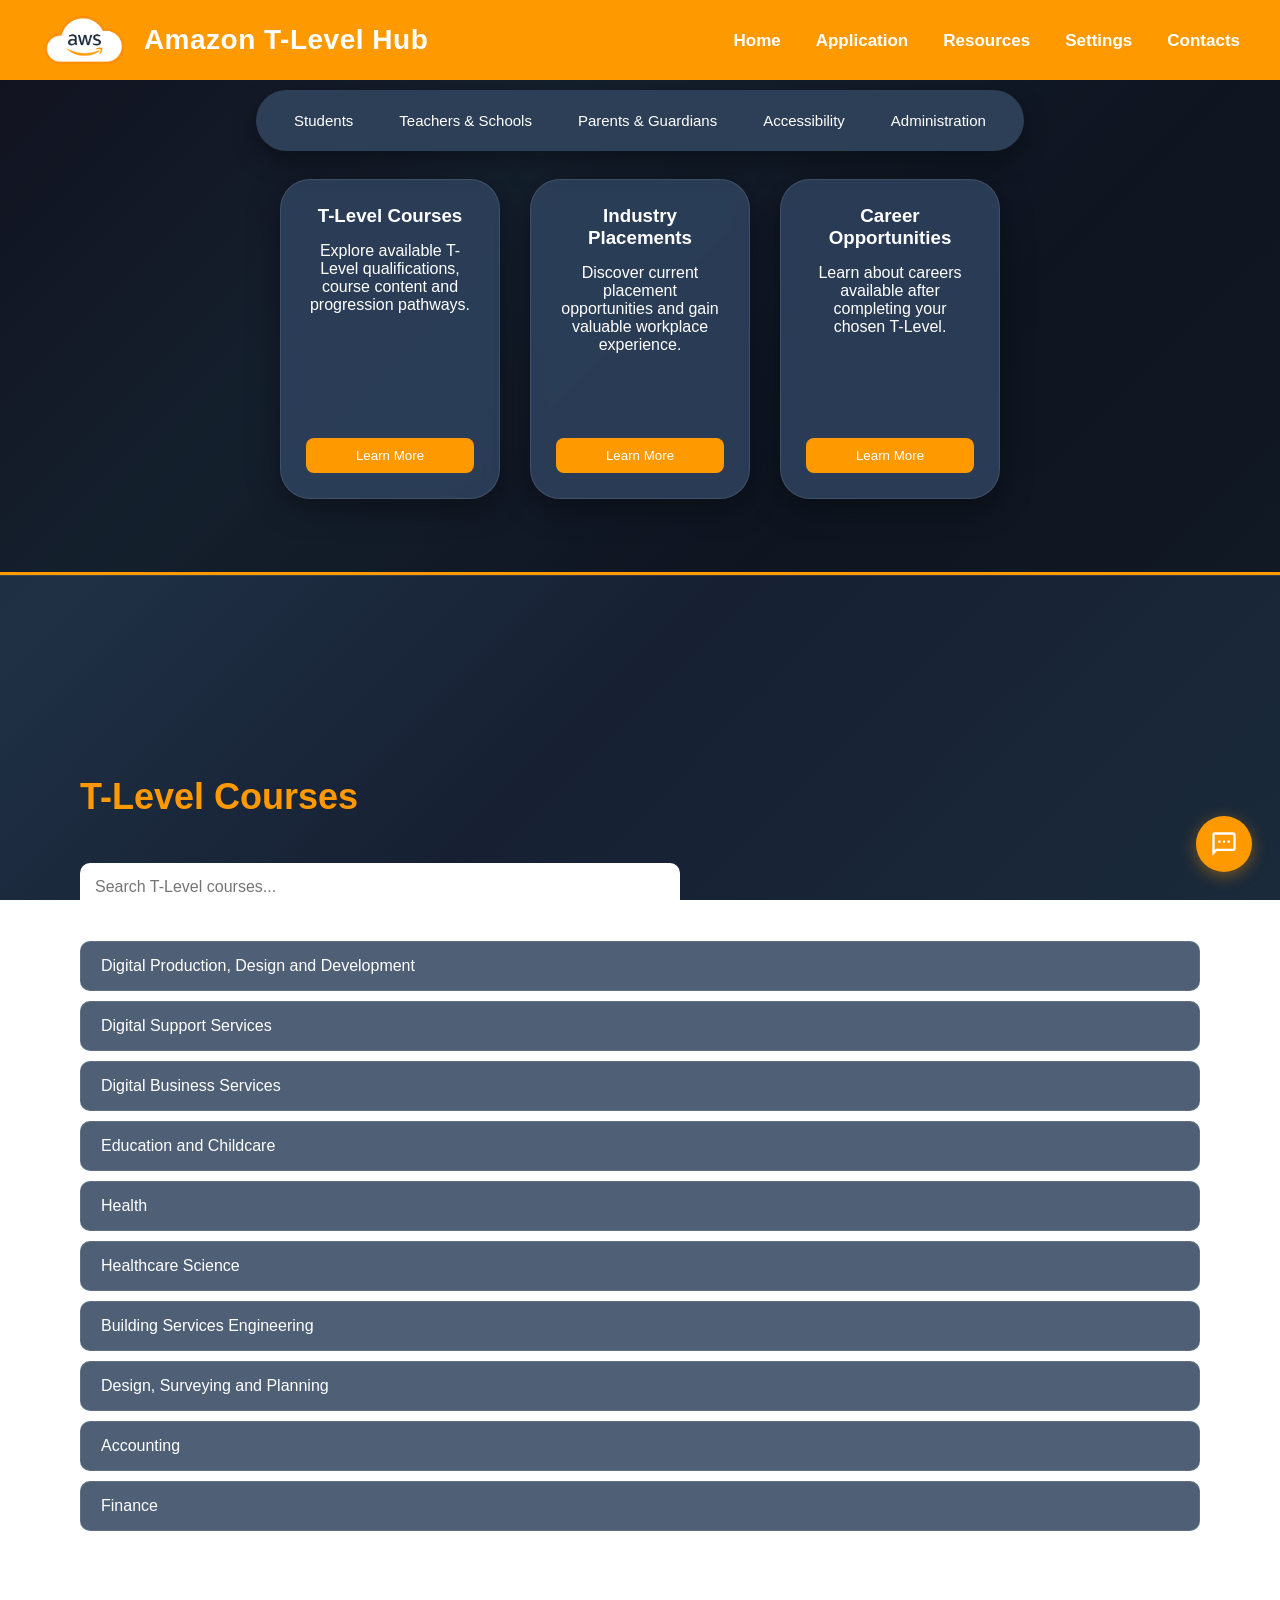
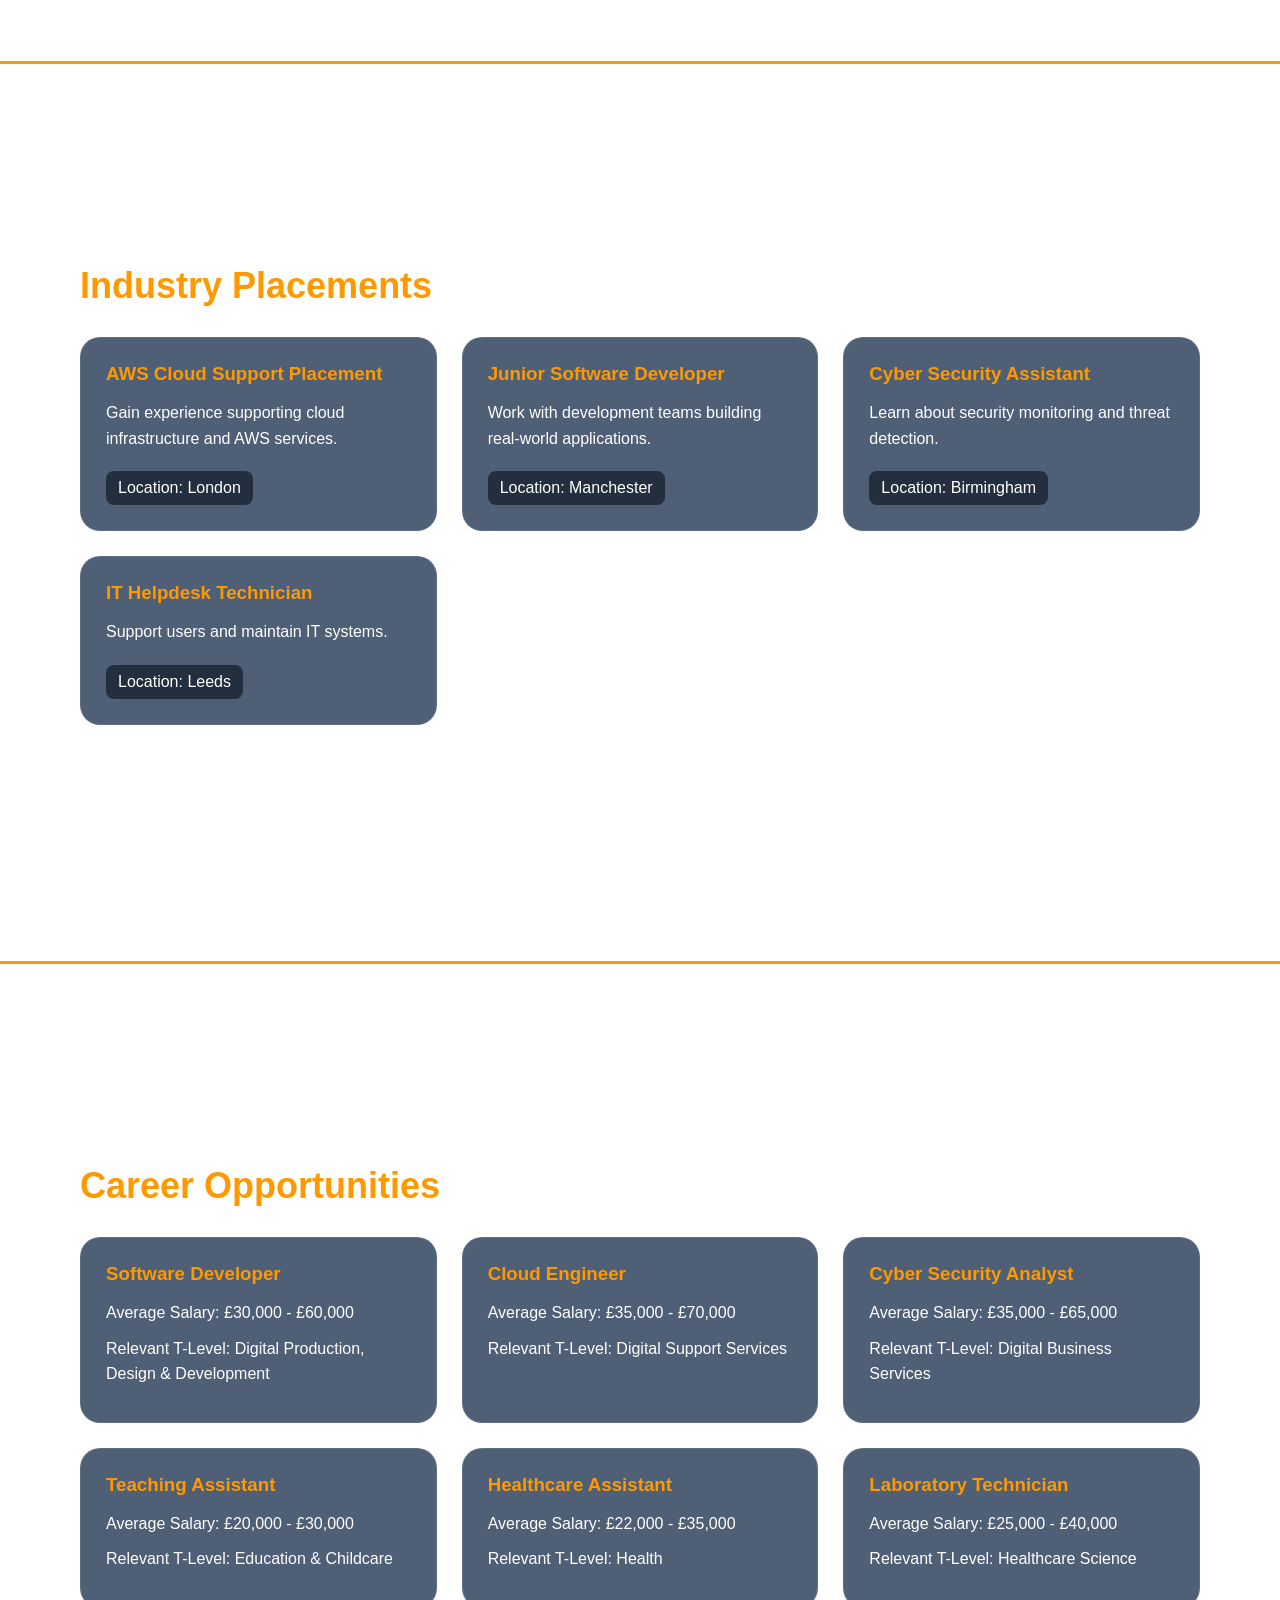
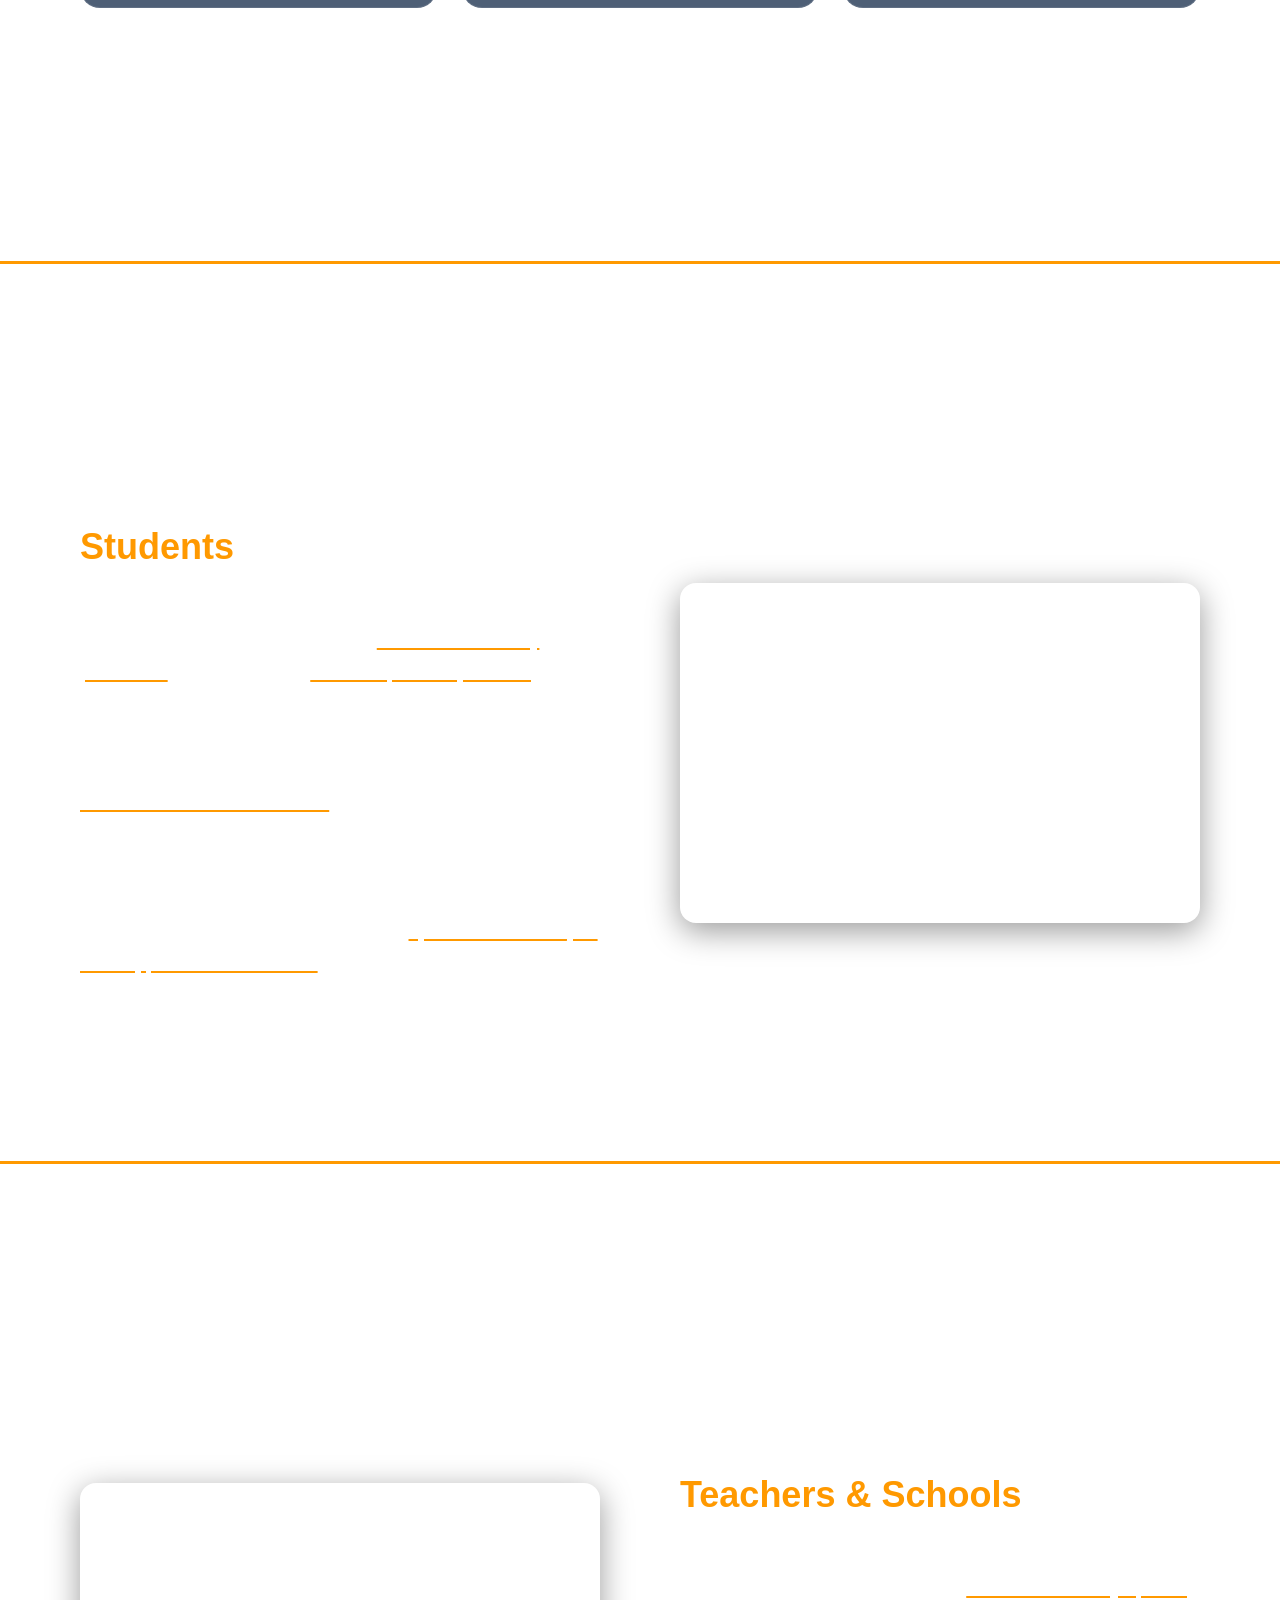
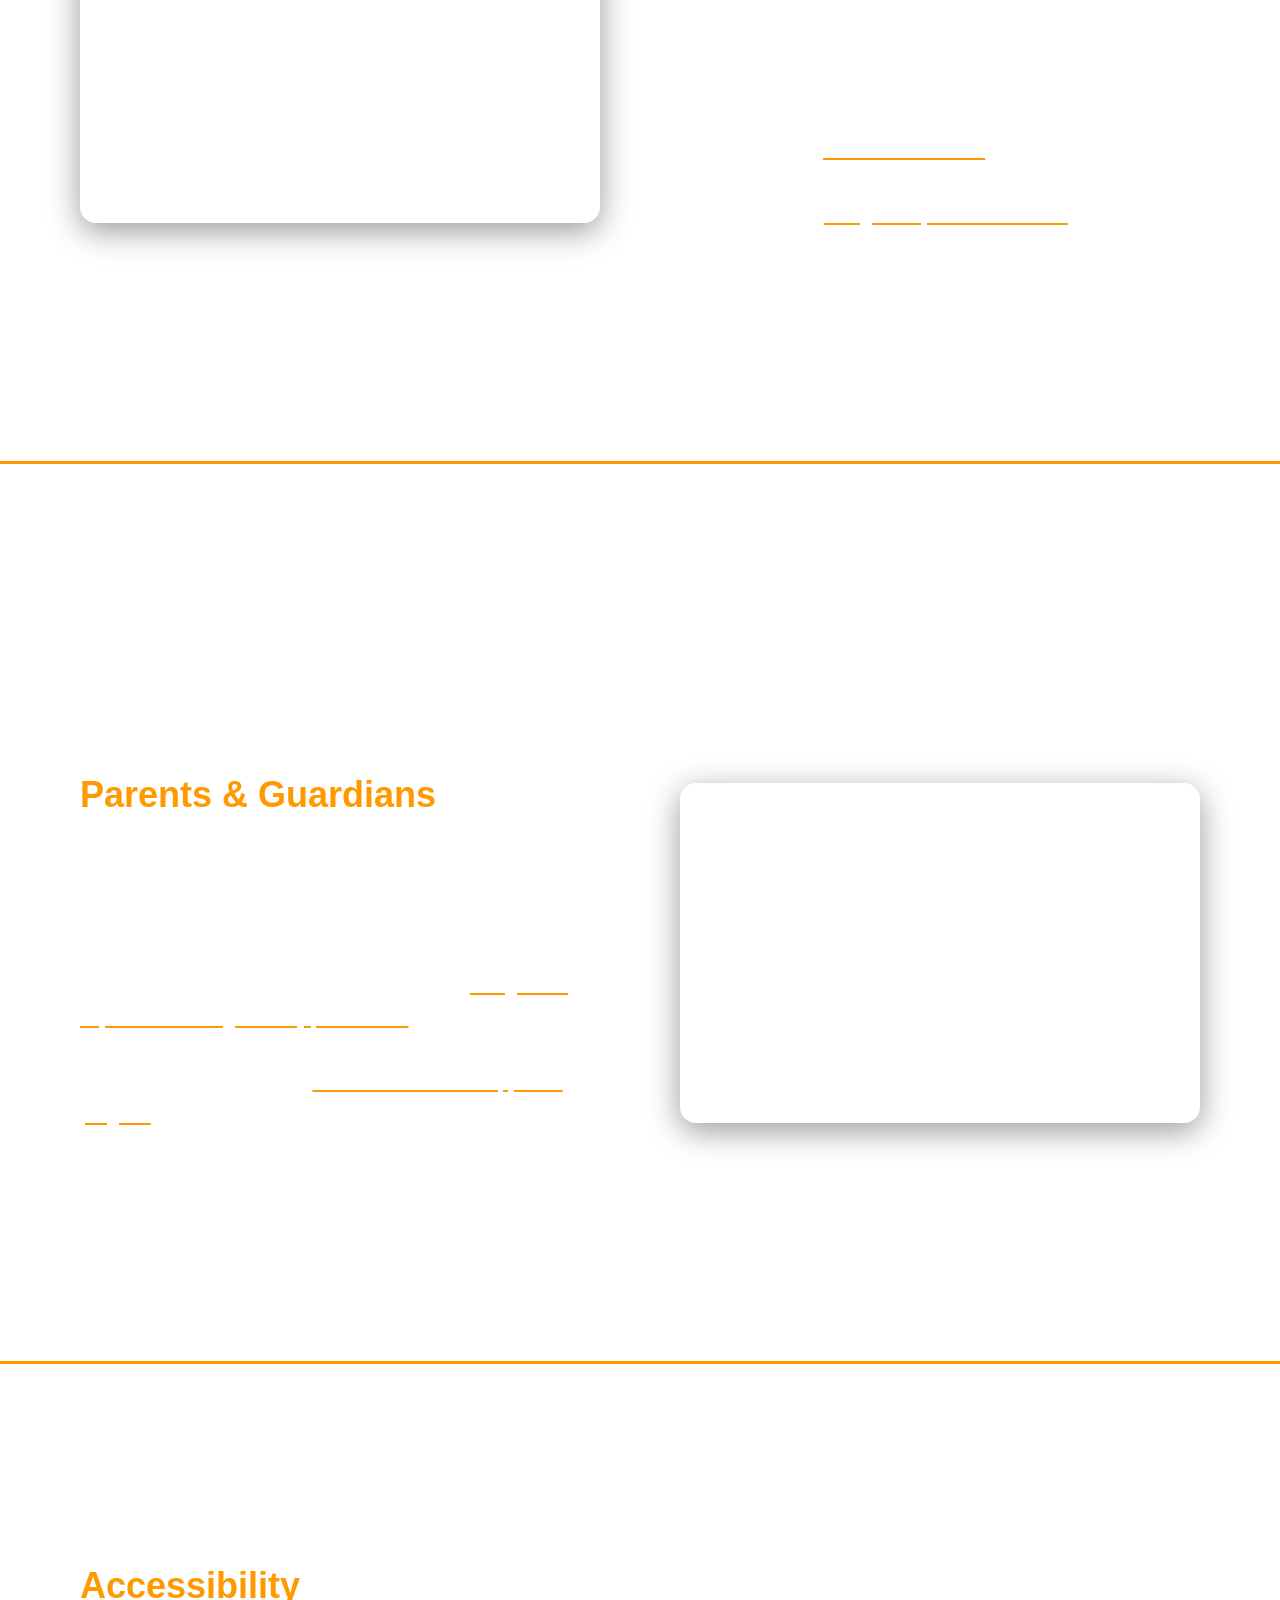
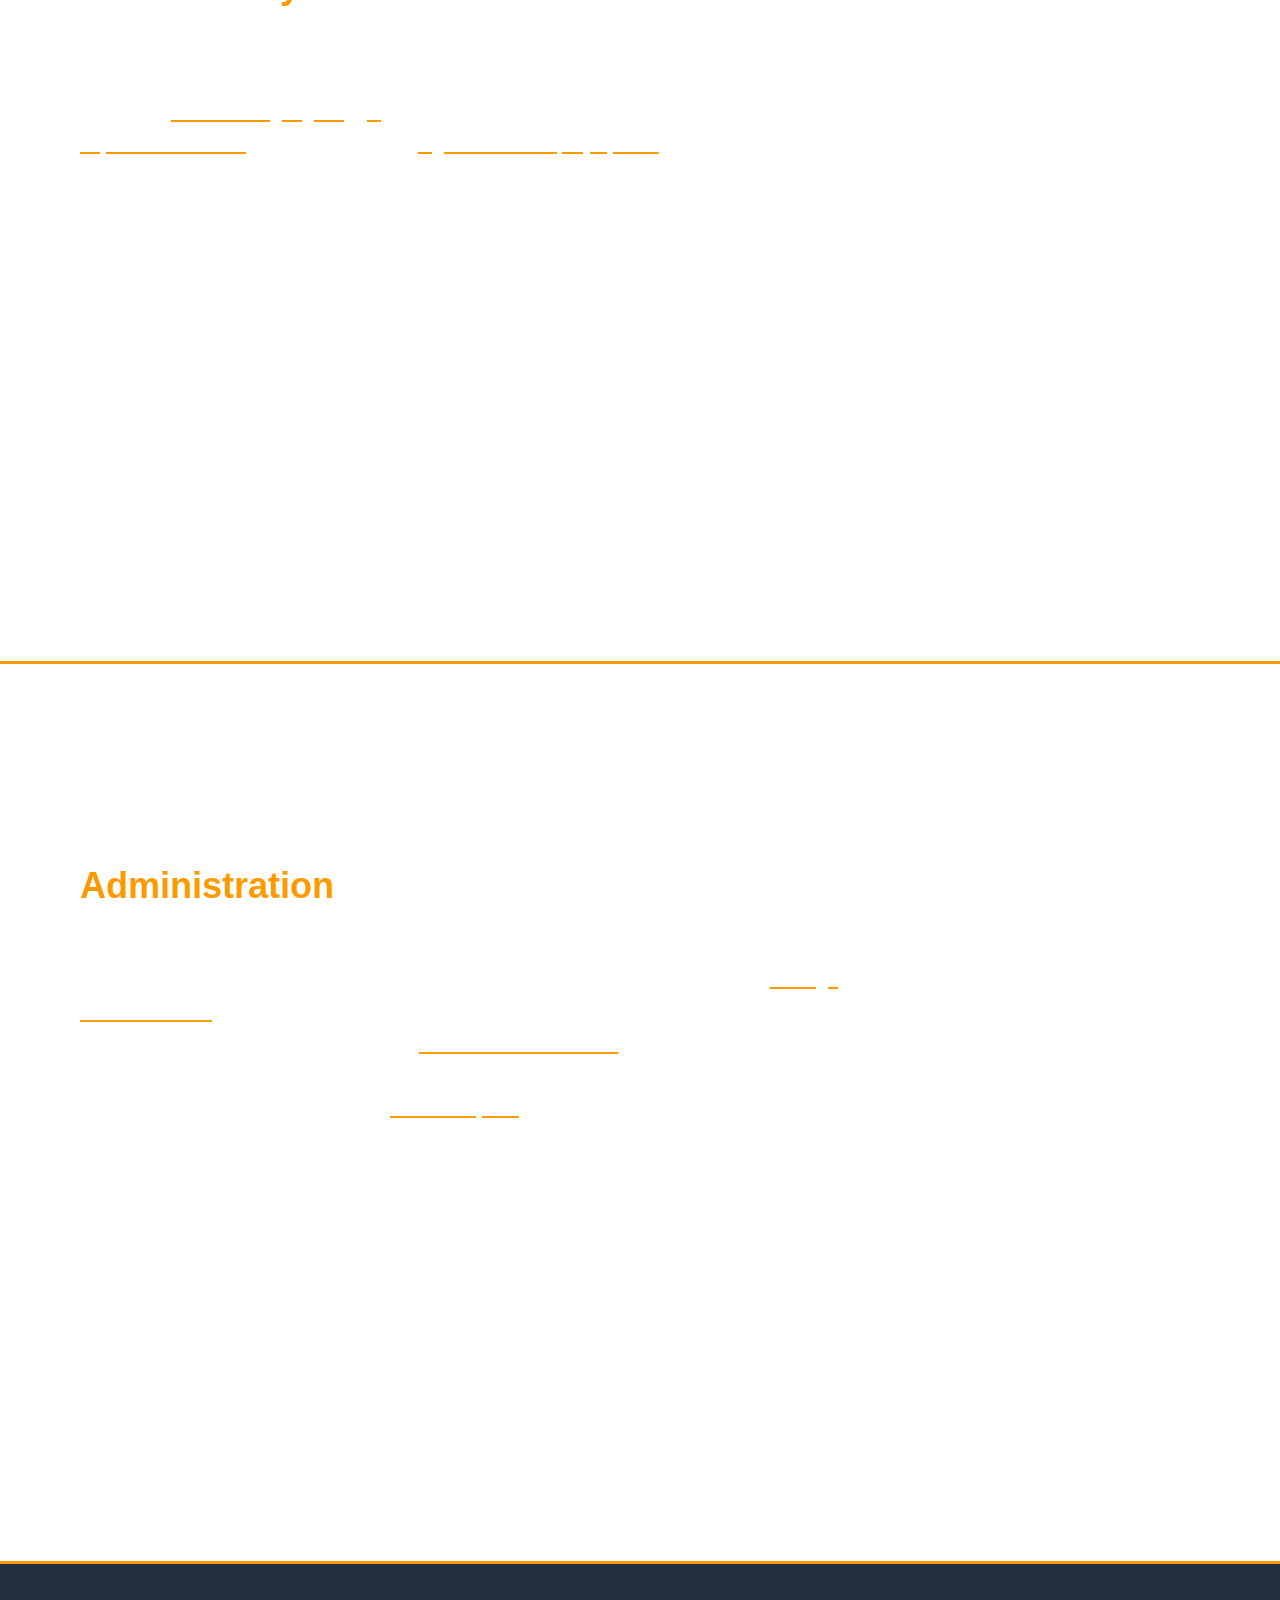
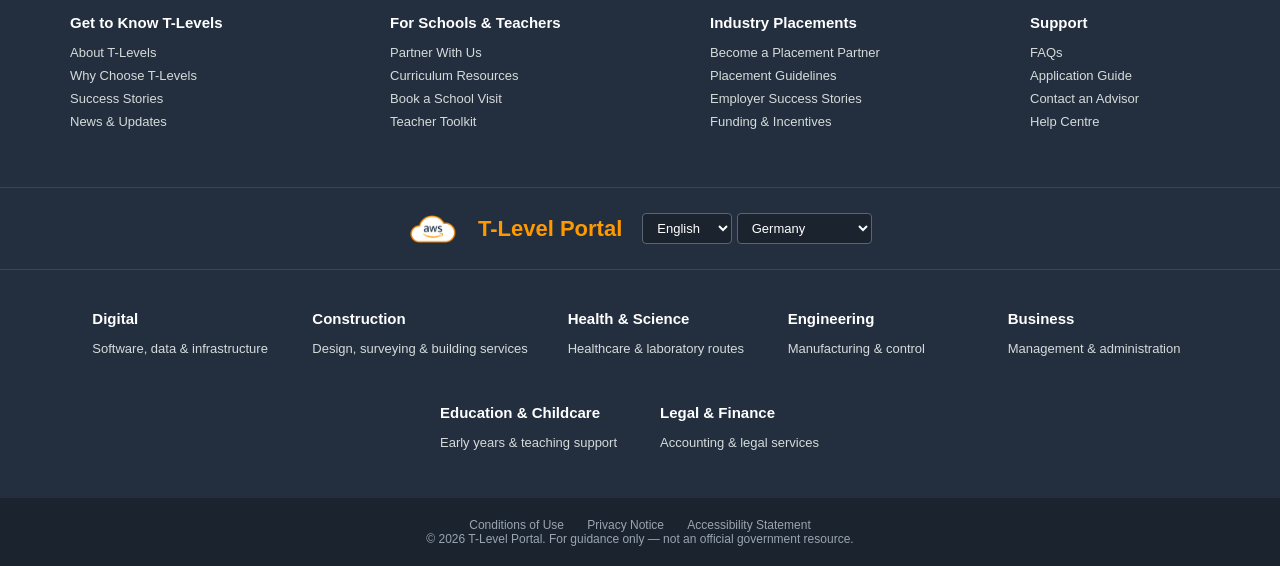
==== commit 11fa3413: "Add changes" ====
--- a/index.html
+++ b/index.html
@@ -85,7 +85,7 @@
             <a href="#" id="homeBtn" data-i18n="home">Home</a>
             <a href="application.html" data-i18n="apply">Application</a>
             <a href="resources.html" data-i18n="resources">Resources</a>
-            <a href="#" data-i18n="chatbot">Chatbot</a>
+
             <a href="#" id="settingsBtn" data-i18n="settings">Settings</a>
             <a href="#" id="contactsBtn" data-i18n="contacts">Contacts</a>
         </nav>
--- a/style.css
+++ b/style.css
@@ -445,12 +445,20 @@
 
 .course-item{
     background:#30435f;
-
-    padding:15px;
-
+    padding:15px 20px;
     margin:10px 0;
-
     border-radius:10px;
+    cursor: pointer;
+    transition: .3s;
+    border: 1px solid rgba(255,255,255,.1);
+    font-weight: 500;
+}
+
+.course-item:hover {
+    transform: translateY(-3px);
+    box-shadow: 0 8px 20px rgba(0,0,0,.3);
+    border-color: rgba(255,153,0,.4);
+    color: #ff9900;
 }
 
 .placement-grid,
@@ -880,6 +888,12 @@
     border: 1px solid rgba(255,255,255,0.9) !important;
 }
 
+body.light-theme .course-item:hover {
+    border-color: rgba(35,47,62,0.4) !important;
+    color: #232f3e !important;
+    box-shadow: 0 8px 20px rgba(35,47,62,0.15) !important;
+}
+
 body.light-theme .placement-card,
 body.light-theme .career-card {
     background: rgba(255,255,255,0.75) !important;
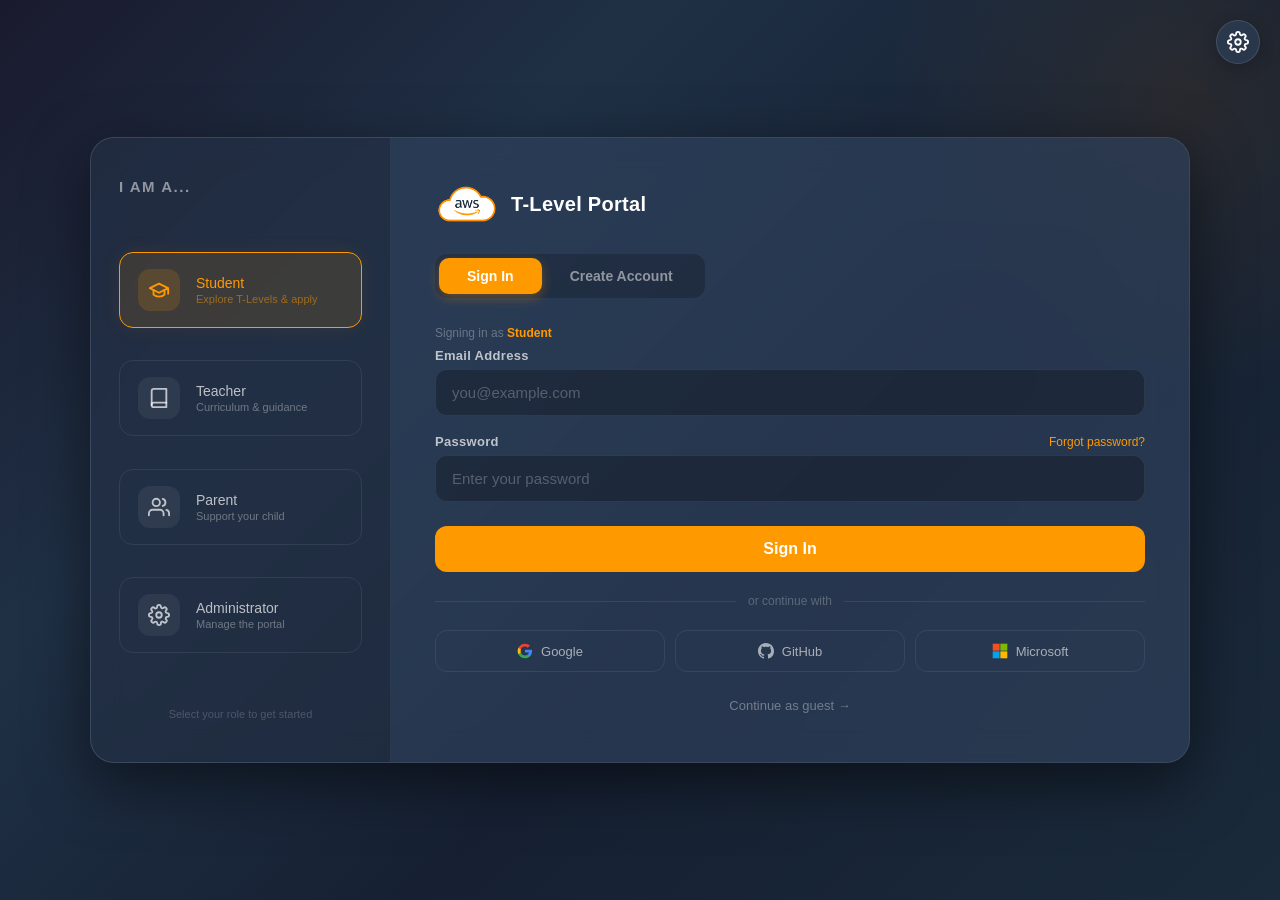
==== commit 290cce1c: "updates and new files and backend" ====
--- a/index.html
+++ b/index.html
@@ -1,9 +1,269 @@
 <!DOCTYPE html>
 <html lang="en">
 <head>
+        <script>
+/*
+     * Amazon T-Level Hub — Shared Icon Library
+     * -----------------------------------------
+     * Replaces the site's old emoji icons (✕ 🔍 🏛️ 📄 🎓 💻 📖 ☁️ 🚀 👤 📊 💼
+     * 🎯 💬 👋 ⚠️ 🏥 🔬 🌐 ✓ etc.) with a single shared SVG sprite, in the same
+     * outline style already used for the course icons (24x24, 2px stroke,
+     * square caps/joins, colour via currentColor).
+     *
+     * The sprite is embedded inline below (not fetched from icons.svg) so it
+     * keeps working when pages are opened directly from disk. assets/icons.svg
+     * is kept as the canonical, human-editable source — if you change an icon,
+     * edit icons.svg first, then copy the <symbol> block(s) into ICON_SPRITE
+     * here so the two stay in sync.
+     *
+     * Usage:
+     *   1) Static HTML:      <i data-icon="search"></i>
+     *                         <i data-icon="check" data-size="16" data-color="#ff9900"></i>
+     *      icons.js auto-replaces every [data-icon] element on DOMContentLoaded,
+     *      and again whenever refreshIcons() is called (for content you build
+     *      dynamically after that, e.g. innerHTML re-renders).
+     *
+     *   2) From JavaScript:  el.innerHTML = Icon('rocket', { size: 16 });
+     *      Useful when building HTML strings/template literals at runtime
+     *      (e.g. resource link lists in resources.html).
+     */
+    
+    const ICON_SPRITE = `<svg xmlns="http://www.w3.org/2000/svg" style="display:none" aria-hidden="true">
+    
+      <symbol id="icon-close" viewBox="0 0 24 24">
+        <line x1="18" y1="6" x2="6" y2="18"/>
+        <line x1="6" y1="6" x2="18" y2="18"/>
+      </symbol>
+    
+      <symbol id="icon-search" viewBox="0 0 24 24">
+        <circle cx="11" cy="11" r="8"/>
+        <line x1="21" y1="21" x2="16.65" y2="16.65"/>
+      </symbol>
+    
+      <symbol id="icon-bank" viewBox="0 0 24 24">
+        <polygon points="12 3 2 9 22 9"/>
+        <line x1="4" y1="9" x2="4" y2="19"/>
+        <line x1="8" y1="9" x2="8" y2="19"/>
+        <line x1="16" y1="9" x2="16" y2="19"/>
+        <line x1="20" y1="9" x2="20" y2="19"/>
+        <line x1="2" y1="22" x2="22" y2="22"/>
+      </symbol>
+    
+      <symbol id="icon-file" viewBox="0 0 24 24">
+        <path d="M14 2H6a2 2 0 0 0-2 2v16a2 2 0 0 0 2 2h12a2 2 0 0 0 2-2V8z"/>
+        <polyline points="14 2 14 8 20 8"/>
+        <line x1="8" y1="13" x2="16" y2="13"/>
+        <line x1="8" y1="17" x2="16" y2="17"/>
+      </symbol>
+    
+      <symbol id="icon-graduation-cap" viewBox="0 0 24 24">
+        <path d="M22 10v6M2 10l10-5 10 5-10 5z"/>
+        <path d="M6 12v5c3 3 9 3 12 0v-5"/>
+      </symbol>
+    
+      <symbol id="icon-monitor" viewBox="0 0 24 24">
+        <rect x="2" y="3" width="20" height="14" rx="0"/>
+        <polyline points="8 21 12 17 16 21"/>
+        <line x1="2" y1="17" x2="22" y2="17"/>
+      </symbol>
+    
+      <symbol id="icon-book" viewBox="0 0 24 24">
+        <path d="M2 3h6a4 4 0 0 1 4 4v14a3 3 0 0 0-3-3H2z"/>
+        <path d="M22 3h-6a4 4 0 0 0-4 4v14a3 3 0 0 1 3-3h7z"/>
+      </symbol>
+    
+      <symbol id="icon-cloud" viewBox="0 0 24 24">
+        <path d="M18 10h-1.26A8 8 0 1 0 9 20h9a5 5 0 0 0 0-10z"/>
+      </symbol>
+    
+      <symbol id="icon-rocket" viewBox="0 0 24 24">
+        <path d="M12 15l-3-3a22 22 0 0 1 2-3.95A12.88 12.88 0 0 1 22 2c0 2.72-.78 7.5-6 11a22.35 22.35 0 0 1-4 2z"/>
+        <path d="M9 12H4s.55-3.03 2-4c1.62-1.08 5 0 5 0"/>
+        <path d="M12 15v5s3.03-.55 4-2c1.08-1.62 0-5 0-5"/>
+        <path d="M4.5 16.5c-1.5 1.26-2 5-2 5s3.74-.5 5-2"/>
+      </symbol>
+    
+      <symbol id="icon-user" viewBox="0 0 24 24">
+        <circle cx="12" cy="8" r="4"/>
+        <path d="M4 21v-1a8 8 0 0 1 16 0v1"/>
+      </symbol>
+    
+      <symbol id="icon-bar-chart" viewBox="0 0 24 24">
+        <line x1="18" y1="20" x2="18" y2="10"/>
+        <line x1="12" y1="20" x2="12" y2="4"/>
+        <line x1="6" y1="20" x2="6" y2="14"/>
+        <line x1="2" y1="20" x2="22" y2="20"/>
+      </symbol>
+    
+      <symbol id="icon-briefcase" viewBox="0 0 24 24">
+        <rect x="2" y="7" width="20" height="14" rx="0"/>
+        <path d="M16 7V5a2 2 0 0 0-2-2h-4a2 2 0 0 0-2 2v2"/>
+        <line x1="12" y1="12" x2="12" y2="16"/>
+        <line x1="10" y1="14" x2="14" y2="14"/>
+      </symbol>
+    
+      <symbol id="icon-target" viewBox="0 0 24 24">
+        <circle cx="12" cy="12" r="10"/>
+        <circle cx="12" cy="12" r="6"/>
+        <circle cx="12" cy="12" r="2"/>
+      </symbol>
+    
+      <symbol id="icon-message-circle" viewBox="0 0 24 24">
+        <path d="M21 15a2 2 0 0 1-2 2H7l-4 4V5a2 2 0 0 1 2-2h14a2 2 0 0 1 2 2z"/>
+      </symbol>
+    
+      <symbol id="icon-wave" viewBox="0 0 24 24">
+        <path d="M8 13V6a2 2 0 0 1 4 0v6"/>
+        <path d="M12 12V4a2 2 0 0 1 4 0v8"/>
+        <path d="M16 12.5V7a2 2 0 0 1 4 0v7c0 4-2.5 7-7 7h-1c-4 0-5.5-1-7-4l-2.3-4.5a1.7 1.7 0 0 1 .7-2.3 1.7 1.7 0 0 1 2.2.5L8 13"/>
+      </symbol>
+    
+      <symbol id="icon-alert-triangle" viewBox="0 0 24 24">
+        <path d="M10.29 3.86L1.82 18a2 2 0 0 0 1.71 3h16.94a2 2 0 0 0 1.71-3L13.71 3.86a2 2 0 0 0-3.42 0z"/>
+        <line x1="12" y1="9" x2="12" y2="13"/>
+        <line x1="12" y1="17" x2="12.01" y2="17"/>
+      </symbol>
+    
+      <symbol id="icon-hospital" viewBox="0 0 24 24">
+        <rect x="4" y="2" width="16" height="20" rx="0"/>
+        <line x1="12" y1="8" x2="12" y2="14"/>
+        <line x1="9" y1="11" x2="15" y2="11"/>
+      </symbol>
+    
+      <symbol id="icon-flask" viewBox="0 0 24 24">
+        <path d="M9 2v6l-5 9a2 2 0 0 0 1.74 3h12.52A2 2 0 0 0 20 17l-5-9V2"/>
+        <line x1="8.5" y1="2" x2="15.5" y2="2"/>
+        <line x1="7" y1="16" x2="17" y2="16"/>
+      </symbol>
+    
+      <symbol id="icon-globe" viewBox="0 0 24 24">
+        <circle cx="12" cy="12" r="10"/>
+        <line x1="2" y1="12" x2="22" y2="12"/>
+        <path d="M12 2a15.3 15.3 0 0 1 4 10 15.3 15.3 0 0 1-4 10 15.3 15.3 0 0 1-4-10 15.3 15.3 0 0 1 4-10z"/>
+      </symbol>
+    
+      <symbol id="icon-check" viewBox="0 0 24 24">
+        <polyline points="20 6 9 17 4 12"/>
+      </symbol>
+    
+      <symbol id="icon-dot" viewBox="0 0 24 24">
+        <circle cx="12" cy="12" r="8"/>
+      </symbol>
+    
+      <symbol id="icon-arrow-right" viewBox="0 0 24 24">
+        <line x1="4" y1="12" x2="20" y2="12"/>
+        <polyline points="13 5 20 12 13 19"/>
+      </symbol>
+    
+      <symbol id="icon-arrow-left" viewBox="0 0 24 24">
+        <line x1="20" y1="12" x2="4" y2="12"/>
+        <polyline points="11 5 4 12 11 19"/>
+      </symbol>
+    
+      <symbol id="icon-arrow-up-right" viewBox="0 0 24 24">
+        <line x1="7" y1="17" x2="17" y2="7"/>
+        <polyline points="7 7 17 7 17 17"/>
+      </symbol>
+    
+      <symbol id="icon-sun" viewBox="0 0 24 24">
+        <circle cx="12" cy="12" r="5"/>
+        <line x1="12" y1="1" x2="12" y2="3"/>
+        <line x1="12" y1="21" x2="12" y2="23"/>
+        <line x1="4.22" y1="4.22" x2="5.64" y2="5.64"/>
+        <line x1="18.36" y1="18.36" x2="19.78" y2="19.78"/>
+        <line x1="1" y1="12" x2="3" y2="12"/>
+        <line x1="21" y1="12" x2="23" y2="12"/>
+        <line x1="4.22" y1="19.78" x2="5.64" y2="18.36"/>
+        <line x1="18.36" y1="5.64" x2="19.78" y2="4.22"/>
+      </symbol>
+    
+      <symbol id="icon-moon" viewBox="0 0 24 24">
+        <path d="M21 12.79A9 9 0 1 1 11.21 3 7 7 0 0 0 21 12.79z"/>
+      </symbol>
+    
+      <symbol id="icon-star" viewBox="0 0 24 24">
+        <polygon points="12 2 15.09 8.26 22 9.27 17 14.14 18.18 21.02 12 17.77 5.82 21.02 7 14.14 2 9.27 8.91 8.26 12 2"/>
+      </symbol>
+    
+      <symbol id="icon-thumbs-up" viewBox="0 0 24 24">
+        <path d="M7 11v10H4a1 1 0 0 1-1-1v-8a1 1 0 0 1 1-1z"/>
+        <path d="M7 11l4-8a2 2 0 0 1 2 2v5h6a2 2 0 0 1 2 2l-1.5 7a2 2 0 0 1-2 2H10a3 3 0 0 1-3-3z"/>
+      </symbol>
+    
+      <symbol id="icon-thumbs-down" viewBox="0 0 24 24">
+        <path d="M17 13V3h3a1 1 0 0 1 1 1v8a1 1 0 0 1-1 1z"/>
+        <path d="M17 13l-4 8a2 2 0 0 1-2-2v-5H5a2 2 0 0 1-2-2l1.5-7a2 2 0 0 1 2-2H14a3 3 0 0 1 3 3z"/>
+      </symbol>
+    
+    </svg>`;
+    
+    (function injectSprite() {
+        function inject() {
+            if (document.getElementById('shared-icon-sprite')) return;
+            const wrap = document.createElement('div');
+            wrap.id = 'shared-icon-sprite';
+            wrap.style.display = 'none';
+            wrap.innerHTML = ICON_SPRITE;
+            document.body.insertAdjacentElement('afterbegin', wrap);
+        }
+        if (document.body) inject();
+        else document.addEventListener('DOMContentLoaded', inject);
+    })();
+    
+    /**
+     * Build an inline <svg> string referencing a sprite symbol.
+     * @param {string} name - icon name, e.g. "search" (symbol id is "icon-search")
+     * @param {object} [opts]
+     * @param {number|string} [opts.size=20] - width & height in px
+     * @param {string} [opts.color='currentColor'] - stroke colour
+     * @param {string} [opts.fill='none'] - fill colour
+     * @param {string} [opts.className=''] - extra class names
+     */
+    function Icon(name, opts) {
+        opts = opts || {};
+        const size = opts.size || 20;
+        const color = opts.color || 'currentColor';
+        const fill = opts.fill || 'none';
+        const cls = 'icon' + (opts.className ? ' ' + opts.className : '');
+        return '<svg class="' + cls + '" width="' + size + '" height="' + size +
+            '" viewBox="0 0 24 24" fill="' + fill + '" stroke="' + color +
+            '" stroke-width="2" stroke-linecap="square" stroke-linejoin="miter" aria-hidden="true">' +
+            '<use href="#icon-' + name + '"></use></svg>';
+    }
+    
+    /** Replace every [data-icon] element's content with its SVG icon. */
+    function refreshIcons(root) {
+        const scope = root || document;
+        scope.querySelectorAll('[data-icon]').forEach(function (el) {
+            const name = el.getAttribute('data-icon');
+            if (!name) return;
+            el.innerHTML = Icon(name, {
+                size: el.getAttribute('data-size') || undefined,
+                color: el.getAttribute('data-color') || undefined,
+                fill: el.getAttribute('data-fill') || undefined,
+                className: el.getAttribute('data-icon-class') || undefined,
+            });
+            el.removeAttribute('data-icon-rendered-pending');
+        });
+    }
+    
+    document.addEventListener('DOMContentLoaded', function () {
+        refreshIcons();
+    });
+    
+    </script>
 <meta charset="UTF-8">
 <meta name="viewport" content="width=device-width, initial-scale=1.0">
 <title>AWS School Portal</title>
+
+<script>
+// ===== SESSION GATE — redirect to login if not authenticated =====
+(function() {
+    if (localStorage.getItem('session-token') !== 'true') {
+        window.location.replace('login.html');
+    }
+})();
+</script>
 
 <link rel="stylesheet" href="style.css">
 <style>
@@ -31,7 +291,6 @@
     padding: 80px 50px 50px 50px !important;
 }
 
-/* The video element */
 .cards-video-bg {
     position: absolute;
     inset: 0;
@@ -41,7 +300,6 @@
     z-index: 0;
 }
 
-/* Dark tint overlay — standard "hero video" dimming */
 .cards-video-overlay {
     position: absolute;
     inset: 0;
@@ -49,7 +307,6 @@
     z-index: 1;
 }
 
-/* Cards sit above video layers */
 section.cards .card {
     position: relative;
     z-index: 2;
@@ -62,6 +319,283 @@
     border: 1px solid rgba(255, 255, 255, 0.1);
     box-shadow: 0 8px 32px rgba(0, 0, 0, 0.4);
 }
+
+/* ===== HIGH CONTRAST OVERRIDES ===== */
+body.high-contrast section.cards .card {
+    background: #000000 !important;
+    border: 2px solid #ffff00 !important;
+    backdrop-filter: none !important;
+    -webkit-backdrop-filter: none !important;
+    box-shadow: none !important;
+}
+body.high-contrast .info-section[style*="display:flex"] {
+    background: #000000 !important;
+    border-bottom: 2px solid #ffff00 !important;
+    color: #ffffff !important;
+    opacity: 1 !important;
+    transform: none !important;
+    transition: none !important;
+}
+body.high-contrast .info-section[style*="display:flex"] h2 { color: #ffff00 !important; }
+body.high-contrast .info-section[style*="display:flex"] video { display: none !important; }
+body.high-contrast .info-section[style*="display:flex"] div[style*="border-radius"] {
+    background: #111111 !important;
+    border: 2px solid #ffff00 !important;
+    min-height: 100px !important;
+}
+body.high-contrast .info-section[style*="display:flex"] .info-text { color: #ffffff !important; }
+body.high-contrast .info-section[style*="display:flex"] .info-text u { text-decoration-color: #ffff00 !important; }
+body.high-contrast .footer-aws-logo { filter: brightness(0) invert(1) !important; }
+body.high-contrast .footer-routes .footer-col h4 { color: #ffff00 !important; }
+body.high-contrast .footer-routes .footer-col p { color: #ffffff !important; }
+body.high-contrast .footer-legal a { color: #ffff00 !important; }
+body.high-contrast .footer-legal p { color: #cccccc !important; }
+
+/* ===== COURSE SIDE PANEL ===== */
+.side-panel-overlay {
+    display: none;
+    position: fixed;
+    inset: 0;
+    background: rgba(0, 0, 0, 0);
+    z-index: 1500;
+    transition: background 0.4s cubic-bezier(0.4, 0, 0.2, 1);
+}
+.side-panel-overlay.active {
+    display: block;
+    background: rgba(0, 0, 0, 0.5);
+}
+
+.side-panel {
+    position: fixed;
+    top: 0;
+    right: 0;
+    width: 48%;
+    height: 100%;
+    background: #1a2738;
+    z-index: 1600;
+    overflow-y: auto;
+    box-shadow: -8px 0 40px rgba(0, 0, 0, 0.6);
+    transform: translateX(105%);
+    transition: transform 0.45s cubic-bezier(0.4, 0, 0.2, 1);
+    will-change: transform;
+}
+.side-panel.open {
+    transform: translateX(0);
+}
+
+.side-panel-header {
+    display: flex;
+    justify-content: space-between;
+    align-items: center;
+    padding: 20px 26px;
+    background: #243348;
+    border-bottom: 2px solid #146eb4;
+    position: sticky;
+    top: 0;
+    z-index: 10;
+}
+.side-panel-header h2 {
+    font-size: 16px;
+    color: #ffffff;
+    margin: 0;
+    line-height: 1.4;
+    font-weight: 700;
+}
+.side-panel-close {
+    background: none;
+    border: none;
+    color: #a8b8cc;
+    font-size: 26px;
+    cursor: pointer;
+    line-height: 1;
+    padding: 2px 6px;
+    border-radius: 6px;
+    transition: background 0.2s, color 0.2s;
+    flex-shrink: 0;
+}
+.side-panel-close:hover {
+    color: #ffffff;
+    background: rgba(255, 255, 255, 0.1);
+}
+
+.side-panel-body { padding: 22px 26px 32px; }
+
+.sp-tag {
+    display: inline-block;
+    background: rgba(20, 110, 180, 0.18);
+    color: #5aaee8;
+    border: 1px solid rgba(20, 110, 180, 0.35);
+    border-radius: 20px;
+    padding: 3px 12px;
+    font-size: 11px;
+    font-weight: 700;
+    letter-spacing: .6px;
+    text-transform: uppercase;
+    margin-bottom: 12px;
+}
+.sp-desc {
+    font-size: 14px;
+    color: #a8b8cc;
+    line-height: 1.7;
+    margin-bottom: 20px;
+}
+.sp-stats {
+    display: grid;
+    grid-template-columns: repeat(2, 1fr);
+    gap: 10px;
+    margin-bottom: 22px;
+}
+.sp-stat {
+    background: #243348;
+    border-radius: 10px;
+    padding: 14px 12px;
+    text-align: center;
+    border: 1px solid rgba(255, 255, 255, 0.07);
+}
+.sp-stat .v {
+    font-size: 20px;
+    font-weight: 700;
+    color: #5aaee8;
+}
+.sp-stat .l {
+    font-size: 11px;
+    color: #7a8a9a;
+    margin-top: 4px;
+}
+.sp-section { margin-bottom: 18px; }
+.sp-section h3 {
+    font-size: 12px;
+    color: #7a8a9a;
+    margin-bottom: 10px;
+    padding-bottom: 8px;
+    border-bottom: 1px solid rgba(255, 255, 255, 0.07);
+    text-transform: uppercase;
+    letter-spacing: .8px;
+    font-weight: 700;
+}
+.sp-link {
+    display: flex;
+    align-items: center;
+    gap: 10px;
+    padding: 10px 13px;
+    background: #243348;
+    border-radius: 8px;
+    margin-bottom: 7px;
+    text-decoration: none;
+    color: #c0d0e0;
+    font-size: 13px;
+    border: 1px solid rgba(255, 255, 255, 0.06);
+    transition: border-color 0.2s, color 0.2s, transform 0.15s;
+}
+.sp-link:hover {
+    border-color: rgba(20, 110, 180, 0.45);
+    color: #ffffff;
+    transform: translateX(3px);
+}
+.sp-link.highlight {
+    border-color: rgba(20, 110, 180, 0.3);
+    background: rgba(20, 110, 180, 0.08);
+}
+.sp-link .li { font-size: 15px; flex-shrink: 0; }
+.sp-link .ll { flex: 1; line-height: 1.4; }
+.sp-link .la { color: #5a6a7a; font-size: 12px; }
+
+.sp-actions { display: flex; flex-direction: column; gap: 10px; margin-top: 6px; }
+.sp-apply-btn {
+    display: flex;
+    align-items: center;
+    gap: 10px;
+    background: #146eb4;
+    color: #ffffff;
+    border: none;
+    border-radius: 8px;
+    padding: 13px 18px;
+    font-size: 14px;
+    font-weight: 700;
+    cursor: pointer;
+    text-decoration: none;
+    transition: background 0.2s, transform 0.15s;
+}
+.sp-apply-btn:hover {
+    background: #0f5a96;
+    transform: translateY(-1px);
+}
+.sp-apply-btn.secondary {
+    background: #243348;
+    border: 1px solid rgba(255, 255, 255, 0.12);
+}
+.sp-apply-btn.secondary:hover {
+    background: #2d3f56;
+}
+
+@media (max-width: 700px) {
+    .side-panel { width: 100%; }
+}
+
+/* Light theme overrides */
+body.light-theme .side-panel {
+    background: linear-gradient(135deg, #f8e8ff 0%, #ffe8f0 30%, #e8f0ff 70%, #f0f8ff 100%);
+    background-attachment: fixed;
+    box-shadow: -8px 0 40px rgba(0,0,0,0.12);
+}
+body.light-theme .side-panel-header {
+    background: rgba(255,255,255,0.75);
+    backdrop-filter: blur(8px);
+    -webkit-backdrop-filter: blur(8px);
+    border-bottom: 1px solid rgba(255,255,255,0.9);
+}
+body.light-theme .side-panel-header h2 { color: #232f3e; }
+body.light-theme .side-panel-close { color: #7a8a9a; }
+body.light-theme .side-panel-close:hover { color: #232f3e; background: rgba(35,47,62,0.08); }
+body.light-theme .sp-tag {
+    background: rgba(255,255,255,0.6);
+    color: #232f3e;
+    border-color: rgba(35,47,62,0.25);
+}
+body.light-theme .sp-desc { color: #444444; }
+body.light-theme .sp-stat {
+    background: rgba(255,255,255,0.75);
+    border-color: rgba(255,255,255,0.9);
+}
+body.light-theme .sp-stat .v { color: #232f3e; }
+body.light-theme .sp-stat .l { color: #7a8a9a; }
+body.light-theme .sp-section h3 {
+    color: #7a8a9a;
+    border-bottom-color: rgba(35,47,62,0.1);
+}
+body.light-theme .sp-link {
+    background: rgba(255,255,255,0.75);
+    color: #232f3e;
+    border-color: rgba(255,255,255,0.9);
+}
+body.light-theme .sp-link:hover {
+    border-color: rgba(35,47,62,0.4);
+    color: #232f3e;
+    box-shadow: 0 4px 12px rgba(35,47,62,0.12);
+    transform: translateX(3px);
+}
+body.light-theme .sp-link.highlight {
+    background: rgba(255,255,255,0.85);
+    border-color: rgba(35,47,62,0.3);
+}
+body.light-theme .sp-link .la { color: #aabbcc; }
+body.light-theme .sp-apply-btn {
+    background: #232f3e;
+    color: #ffffff;
+}
+body.light-theme .sp-apply-btn:hover { background: #1a252f; }
+body.light-theme .sp-apply-btn.secondary {
+    background: rgba(255,255,255,0.75);
+    color: #232f3e;
+    border: 1px solid rgba(35,47,62,0.25);
+}
+body.light-theme .sp-apply-btn.secondary:hover {
+    background: rgba(255,255,255,0.95);
+    border-color: rgba(35,47,62,0.4);
+    box-shadow: 0 4px 12px rgba(35,47,62,0.12);
+}
+
+
 </style>
 </head>
 <body>
@@ -71,24 +605,34 @@
 
     <header class="top-nav">
 
-        <div class="logo">
-
-    <img src="Amazon-Web-Services-AWS-Logo.png" alt="AWS">
-
-    <span class="site-title">
-        Amazon T-Level Hub
-    </span>
-
-</div>
+        <div class="logo" style="cursor:pointer;" onclick="window.scrollTo({top:0,behavior:'smooth'})">
+            <img src="Amazon-Web-Services-AWS-Logo.png" alt="AWS">
+            <span class="site-title">Amazon T-Level Hub</span>
+        </div>
 
         <nav>
             <a href="#" id="homeBtn" data-i18n="home">Home</a>
             <a href="application.html" data-i18n="apply">Application</a>
             <a href="resources.html" data-i18n="resources">Resources</a>
-
+            <a href="chat.html">Discuss</a>
             <a href="#" id="settingsBtn" data-i18n="settings">Settings</a>
             <a href="#" id="contactsBtn" data-i18n="contacts">Contacts</a>
+            <a href="backend/admin/" id="adminNavBtn" style="display:none;">Admin</a>
         </nav>
+        <script>
+        (function () {
+            // Admin nav link only appears for users signed in with the
+            // Administrator role. This just reveals the link — the real
+            // access control happens at backend/admin/ (separate login,
+            // bcrypt password check, server-side session tokens).
+            var role = localStorage.getItem('selected-role');
+            var loggedIn = localStorage.getItem('session-token');
+            var btn = document.getElementById('adminNavBtn');
+            if (btn && loggedIn && role === 'administrator') {
+                btn.style.display = '';
+            }
+        })();
+        </script>
         
     </header>
 
@@ -161,28 +705,27 @@
         data-i18n-placeholder="searchPlaceholder"
     >
 
-    <div id="courseResults">
-
-        <div class="course-item" data-i18n="courseDigitalProd">Digital Production, Design and Development</div>
-
-        <div class="course-item" data-i18n="courseDigitalSupport">Digital Support Services</div>
-
-        <div class="course-item" data-i18n="courseDigitalBusiness">Digital Business Services</div>
-
-        <div class="course-item" data-i18n="courseEducation">Education and Childcare</div>
-
-        <div class="course-item" data-i18n="courseHealth">Health</div>
-
-        <div class="course-item" data-i18n="courseHealthcareScience">Healthcare Science</div>
-
-        <div class="course-item" data-i18n="courseBuildingServices">Building Services Engineering</div>
-
-        <div class="course-item" data-i18n="courseDesignSurveying">Design, Surveying and Planning</div>
-
-        <div class="course-item" data-i18n="courseAccounting">Accounting</div>
-
-        <div class="course-item" data-i18n="courseFinance">Finance</div>
-
+    <div class="course-layout">
+        <div id="courseResults">
+            <div class="course-item" onclick="openCoursePanel('Digital Production, Design and Development', this)" data-i18n="courseDigitalProd">Digital Production, Design and Development</div>
+            <div class="course-item" onclick="openCoursePanel('Digital Support Services', this)" data-i18n="courseDigitalSupport">Digital Support Services</div>
+            <div class="course-item" onclick="openCoursePanel('Digital Business Services', this)" data-i18n="courseDigitalBusiness">Digital Business Services</div>
+            <div class="course-item" onclick="openCoursePanel('Education and Childcare', this)" data-i18n="courseEducation">Education and Childcare</div>
+            <div class="course-item" onclick="openCoursePanel('Health', this)" data-i18n="courseHealth">Health</div>
+            <div class="course-item" onclick="openCoursePanel('Healthcare Science', this)" data-i18n="courseHealthcareScience">Healthcare Science</div>
+            <div class="course-item" onclick="openCoursePanel('Building Services Engineering', this)" data-i18n="courseBuildingServices">Building Services Engineering</div>
+            <div class="course-item" onclick="openCoursePanel('Design, Surveying and Planning', this)" data-i18n="courseDesignSurveying">Design, Surveying and Planning</div>
+            <div class="course-item" onclick="openCoursePanel('Accounting', this)" data-i18n="courseAccounting">Accounting</div>
+            <div class="course-item" onclick="openCoursePanel('Finance', this)" data-i18n="courseFinance">Finance</div>
+        </div>
+
+        <div class="inline-panel" id="inlinePanel">
+            <div class="inline-panel-header">
+                <h3 id="inlinePanelTitle">Course Info</h3>
+                <button class="inline-panel-close" onclick="closeCoursePanel()" aria-label="Close course details">×</button>
+            </div>
+            <div class="inline-panel-body" id="inlinePanelBody"></div>
+        </div>
     </div>
 
 </section>
@@ -413,6 +956,9 @@
             <select id="footerLangSelect" aria-label="Language">
                 <option value="en">English</option>
                 <option value="de">Deutsch</option>
+                <option value="hi">हिन्दी</option>
+                <option value="es">Español</option>
+                <option value="ar">العربية</option>
             </select>
     
             <select aria-label="Region">
@@ -483,6 +1029,9 @@
             <select id="languageSelect">
                 <option value="en">English</option>
                 <option value="de">Deutsch</option>
+                <option value="hi">हिन्दी</option>
+                <option value="es">Español</option>
+                <option value="ar">العربية</option>
             </select>
         </div>
 
@@ -511,7 +1060,7 @@
             </label>
             <label class="toggle-row">
                 <input type="checkbox" id="lightThemeToggle">
-                <span>Light theme (AWS style)</span>
+                <span>Light theme</span>
             </label>
         </div>
 
@@ -519,70 +1068,106 @@
 </div>
 
 <div class="modal-overlay" id="contactsOverlay">
-
     <div class="modal-box">
 
         <div class="modal-header">
-            <h2 data-i18n="contactsTitle">Contact Us</h2>
-
-            <button class="modal-close" id="closeContacts">
-                &times;
-            </button>
-        </div>
-
-        <div class="modal-section">
-
-            <label data-i18n="contactsEmail">Email Address</label>
-
-            <input
-                type="email"
-                id="contactEmail"
-                placeholder="Enter your email address"
-                data-i18n-placeholder="contactsEmailPlaceholder"
-            >
-
-        </div>
-
-        <div class="modal-section">
-
-            <label data-i18n="contactsSubject">Subject</label>
-
-            <input
-                type="text"
-                id="contactSubject"
-                placeholder="What is your question about?"
-                data-i18n-placeholder="contactsSubjectPlaceholder"
-            >
-
-        </div>
-
-        <div class="modal-section">
-
-            <label data-i18n="contactsMessage">Message</label>
-
-            <textarea
-                id="contactMessage"
-                rows="6"
-                placeholder="Ask a question about T-Levels, industry placements, career pathways, applications, or support..."
-                data-i18n-placeholder="contactsMessagePlaceholder"
-            ></textarea>
-
-        </div>
-
-        <div class="modal-section">
-
-            <button id="sendContactMessage" data-i18n="contactsSubmit">
-                Submit Enquiry
-            </button>
-
-        </div>
-
-    </div>
-
+            <h2 id="contactsModalTitle">Contact Us</h2>
+            <button class="modal-close" id="closeContacts">&times;</button>
+        </div>
+
+        <!-- Tab switcher -->
+        <div style="display:flex;gap:0;margin-bottom:20px;background:rgba(0,0,0,0.06);border-radius:10px;padding:4px;width:fit-content;">
+            <button id="tabContact" onclick="switchContactTab('contact')" style="padding:8px 22px;border:none;border-radius:8px;font-size:14px;font-weight:600;cursor:pointer;background:#232f3e;color:#fff;transition:.2s;font-family:Arial,sans-serif;">Contact Us</button>
+            <button id="tabFeedback" onclick="switchContactTab('feedback')" style="padding:8px 22px;border:none;border-radius:8px;font-size:14px;font-weight:600;cursor:pointer;background:transparent;color:rgba(0,0,0,0.4);transition:.2s;font-family:Arial,sans-serif;">Feedback</button>
+        </div>
+
+        <!-- Contact Form -->
+        <div id="contactForm">
+            <div class="modal-section">
+                <label>Email Address</label>
+                <input type="email" id="contactEmail" placeholder="Enter your email address">
+            </div>
+            <div class="modal-section">
+                <label>Subject</label>
+                <input type="text" id="contactSubject" placeholder="What is your question about?">
+            </div>
+            <div class="modal-section">
+                <label>Message</label>
+                <textarea id="contactMessage" rows="5" placeholder="Ask a question about T-Levels, industry placements, career pathways, applications, or support..."></textarea>
+            </div>
+            <div class="modal-section">
+                <button id="sendContactMessage">Submit Enquiry</button>
+            </div>
+        </div>
+
+        <!-- Feedback Form -->
+        <div id="feedbackForm" style="display:none;">
+            <div class="modal-section">
+                <label>Your Name</label>
+                <input type="text" id="feedbackName" placeholder="Enter your name">
+            </div>
+            <div class="modal-section">
+                <label>Email Address</label>
+                <input type="email" id="feedbackEmail" placeholder="Enter your email address">
+            </div>
+            <div class="modal-section">
+                <label>Is this positive or negative feedback?</label>
+                <div style="display:flex;gap:10px;">
+                    <button type="button" id="feedbackTypeGood" onclick="setFeedbackType('good')" style="flex:1;padding:12px;border-radius:8px;border:2px solid #ccc;background:transparent;color:inherit;font-size:15px;font-weight:600;cursor:pointer;transition:.2s;font-family:Arial,sans-serif;display:flex;align-items:center;justify-content:center;gap:8px;"><i data-icon="thumbs-up" data-size="18"></i> Good</button>
+                    <button type="button" id="feedbackTypeBad" onclick="setFeedbackType('bad')" style="flex:1;padding:12px;border-radius:8px;border:2px solid #ccc;background:transparent;color:inherit;font-size:15px;font-weight:600;cursor:pointer;transition:.2s;font-family:Arial,sans-serif;display:flex;align-items:center;justify-content:center;gap:8px;"><i data-icon="thumbs-down" data-size="18"></i> Bad</button>
+                </div>
+            </div>
+            <div class="modal-section">
+                <label>What's this about?</label>
+                <select id="feedbackTopic" style="width:100%;padding:12px;border-radius:8px;border:1px solid #ccc;font-size:15px;">
+                    <option value="">Select an option...</option>
+                    <option>Reporting an issue / bug</option>
+                    <option>Something I'm enjoying</option>
+                    <option>Suggestion for improvement</option>
+                    <option>Accessibility feedback</option>
+                    <option>General feedback</option>
+                    <option>Other</option>
+                </select>
+            </div>
+            <div class="modal-section">
+                <label>Your Feedback</label>
+                <textarea id="feedbackMessage" rows="5" placeholder="Tell us what you think about the portal, what works well, or what could be improved..."></textarea>
+            </div>
+            <div class="modal-section">
+                <button id="sendFeedbackMessage">Submit Feedback</button>
+            </div>
+        </div>
+
+    </div>
 </div>
 
 <script src="script.js"></script>
 
+<script>
+function setFeedbackType(type) {
+    window.selectedFeedbackType = type;
+    var goodBtn = document.getElementById('feedbackTypeGood');
+    var badBtn = document.getElementById('feedbackTypeBad');
+    var isGood = type === 'good';
+    goodBtn.style.background = isGood ? '#067d62' : 'transparent';
+    goodBtn.style.color = isGood ? '#fff' : 'inherit';
+    goodBtn.style.borderColor = isGood ? '#067d62' : '#ccc';
+    badBtn.style.background = !isGood ? '#c40000' : 'transparent';
+    badBtn.style.color = !isGood ? '#fff' : 'inherit';
+    badBtn.style.borderColor = !isGood ? '#c40000' : '#ccc';
+}
+
+function switchContactTab(tab) {
+    var isContact = tab === 'contact';
+    document.getElementById('contactForm').style.display = isContact ? 'block' : 'none';
+    document.getElementById('feedbackForm').style.display = isContact ? 'none' : 'block';
+    document.getElementById('contactsModalTitle').textContent = isContact ? 'Contact Us' : 'Feedback';
+    document.getElementById('tabContact').style.background = isContact ? '#232f3e' : 'transparent';
+    document.getElementById('tabContact').style.color = isContact ? '#fff' : 'rgba(0,0,0,0.4)';
+    document.getElementById('tabFeedback').style.background = isContact ? 'transparent' : '#232f3e';
+    document.getElementById('tabFeedback').style.color = isContact ? 'rgba(0,0,0,0.4)' : '#fff';
+}
+</script>
 
 </body>
-</html>
+</html>
--- a/style.css
+++ b/style.css
@@ -421,13 +421,345 @@
     color: #ffff00 !important;
 }
 
-body.underline-links a {
+body.high-contrast .logo img {
+    filter: brightness(0) invert(1) !important;
+}
+
+body.high-contrast .site-title {
+    color: #ffff00 !important;
+}
+
+body.high-contrast .top-nav {
+    background: #000000 !important;
+    border-bottom: 2px solid #ffff00 !important;
+}
+
+body.high-contrast .top-nav nav a,
+body.high-contrast .site-title {
+    color: #ffff00 !important;
+}
+
+body.high-contrast .category-bar {
+    background: #000000 !important;
+    border: 2px solid #ffff00 !important;
+}
+
+body.high-contrast .category-bar a {
+    color: #ffff00 !important;
+}
+
+body.high-contrast .card,
+body.high-contrast .placement-card,
+body.high-contrast .career-card,
+body.high-contrast .course-item {
+    background: #000000 !important;
+    border: 2px solid #ffff00 !important;
+    color: #ffffff !important;
+}
+
+body.high-contrast .card h3,
+body.high-contrast .placement-card h3,
+body.high-contrast .career-card h3 {
+    color: #ffff00 !important;
+}
+
+body.high-contrast .card button {
+    background: #ffff00 !important;
+    color: #000000 !important;
+    border: none !important;
+}
+
+body.high-contrast .info-section {
+    background: #000000 !important;
+    border-bottom: 2px solid #ffff00 !important;
+    color: #ffffff !important;
+    opacity: 1 !important;
+    transform: none !important;
+    transition: none !important;
+}
+
+body.high-contrast .info-section.visible {
+    opacity: 1 !important;
+    transform: none !important;
+}
+
+body.high-contrast .info-section h2 {
+    color: #ffff00 !important;
+}
+
+body.high-contrast .info-text { color: #ffffff !important; }
+
+body.high-contrast .search-box {
+    background: #000000 !important;
+    color: #ffffff !important;
+    border: 2px solid #ffff00 !important;
+}
+
+body.high-contrast .search-box::placeholder {
+    color: #cccccc !important;
+}
+
+body.high-contrast .site-footer,
+body.high-contrast .footer-legal {
+    background: #000000 !important;
+    border-top: 2px solid #ffff00 !important;
+}
+
+body.high-contrast .footer-logo {
+    color: #ffff00 !important;
+}
+
+body.high-contrast .footer-selectors select {
+    background: #000000 !important;
+    color: #ffffff !important;
+    border: 2px solid #ffff00 !important;
+}
+
+body.high-contrast .footer-brand-bar {
+    border-color: #ffff00 !important;
+}
+
+body.high-contrast .footer-col h4 { color: #ffff00 !important; }
+body.high-contrast .footer-col a,
+body.high-contrast .footer-col p { color: #ffffff !important; }
+
+body.high-contrast .chatbot-toggle {
+    background: #000000 !important;
+    border: 2px solid #ffff00 !important;
+    box-shadow: none !important;
+}
+
+body.high-contrast .chatbot-toggle:hover {
+    transform: none !important;
+    box-shadow: none !important;
+}
+
+body.high-contrast .chatbot-header {
+    background: #000000 !important;
+    border-bottom: 2px solid #ffff00 !important;
+    color: #ffff00 !important;
+}
+
+body.high-contrast .chatbot-header button {
+    color: #ffff00 !important;
+}
+
+body.high-contrast .chatbot-message.user {
+    background: #ffff00 !important;
+    color: #000000 !important;
+}
+
+body.high-contrast .chatbot-input-area button {
+    background: #ffff00 !important;
+    border: 2px solid #ffff00 !important;
+}
+
+body.high-contrast .chatbot-input-area button:hover {
+    background: #cccc00 !important;
+    transform: none !important;
+}
+
+body.high-contrast .modal-overlay {
+    background: rgba(0, 0, 0, 0.85) !important;
+}
+
+body.high-contrast .modal-box {
+    background: #000000 !important;
+    border: 2px solid #ffff00 !important;
+    color: #ffffff !important;
+}
+
+body.high-contrast .modal-header {
+    border-bottom-color: #ffff00 !important;
+}
+
+body.high-contrast .modal-header h2 {
+    color: #ffff00 !important;
+}
+
+body.high-contrast .modal-close {
+    color: #ffff00 !important;
+}
+
+body.high-contrast .modal-section h3 {
+    color: #ffff00 !important;
+}
+
+body.high-contrast .modal-section select {
+    background: #000000 !important;
+    color: #ffffff !important;
+    border: 2px solid #ffff00 !important;
+}
+
+body.high-contrast .font-controls button {
+    background: #000000 !important;
+    color: #ffffff !important;
+    border: 2px solid #ffff00 !important;
+}
+
+body.high-contrast .font-controls button:hover {
+    background: #ffff00 !important;
+    color: #000000 !important;
+}
+
+body.high-contrast .toggle-row {
+    color: #ffffff !important;
+}
+
+body.high-contrast .toggle-row input[type="checkbox"] {
+    accent-color: #ffff00 !important;
+}
+
+body.high-contrast .theme-toggle-btn {
+    background: #000000 !important;
+    border: 2px solid #ffff00 !important;
+    color: #ffff00 !important;
+    box-shadow: none !important;
+}
+
+body.high-contrast .theme-toggle-btn:hover {
+    transform: none !important;
+    border-color: #ffff00 !important;
+    box-shadow: none !important;
+}
+
+body.high-contrast .cards-video-bg {
+    display: none !important;
+}
+
+body.high-contrast .cards-video-overlay {
+    display: none !important;
+}
+
+body.high-contrast .course-item {
+    background: #000000 !important;
+    border: 2px solid #ffff00 !important;
+    color: #ffffff !important;
+}
+
+body.high-contrast .course-item:hover {
+    transform: none !important;
+    border-color: #ffff00 !important;
+    color: #ffff00 !important;
+    box-shadow: none !important;
+}
+
+body.high-contrast .placement-card span {
+    background: #111111 !important;
+    color: #ffffff !important;
+    border: 1px solid #ffff00 !important;
+}
+
+body.underline-links a,
+body.underline-links button,
+body.underline-links .course-item,
+body.underline-links .card,
+body.underline-links .placement-card,
+body.underline-links .career-card,
+body.underline-links .sp-link,
+body.underline-links .sp-apply-btn,
+body.underline-links .category-bar a,
+body.underline-links .top-nav nav a,
+body.underline-links .footer-col a,
+body.underline-links .footer-legal a,
+body.underline-links .chatbot-toggle,
+body.underline-links .inline-panel-close,
+body.underline-links .modal-close,
+body.underline-links .theme-toggle-btn,
+body.underline-links .font-controls button,
+body.underline-links #sendContactMessage,
+body.underline-links #sendFeedbackMessage {
     text-decoration: underline !important;
 }
 
 body.reduce-motion * {
     animation: none !important;
     transition: none !important;
+}
+
+/* ===== RTL SUPPORT ===== */
+body.rtl-lang {
+    direction: rtl;
+    text-align: right;
+}
+
+body.rtl-lang .top-nav nav {
+    flex-direction: row-reverse;
+}
+
+body.rtl-lang .logo {
+    flex-direction: row-reverse;
+}
+
+body.rtl-lang .cards {
+    flex-direction: row-reverse !important;
+}
+
+body.rtl-lang .info-section[style*="display:flex"] {
+    flex-direction: row-reverse;
+}
+
+body.rtl-lang .chatbot-panel {
+    right: auto;
+    left: 24px;
+}
+
+body.rtl-lang .chatbot-toggle {
+    right: auto;
+    left: 16px;
+}
+
+body.rtl-lang .chatbot-message.bot {
+    align-self: flex-start;
+}
+
+body.rtl-lang .chatbot-message.user {
+    align-self: flex-end;
+}
+
+body.rtl-lang .category-bar {
+    flex-direction: row-reverse;
+}
+
+body.rtl-lang .footer-links {
+    flex-direction: row-reverse;
+}
+
+body.rtl-lang .footer-brand-bar {
+    flex-direction: row-reverse;
+}
+
+body.rtl-lang .footer-selectors {
+    direction: ltr;
+}
+
+body.rtl-lang .search-box {
+    text-align: right;
+}
+
+body.rtl-lang .placement-grid,
+body.rtl-lang .career-grid {
+    direction: rtl;
+}
+
+body.rtl-lang .form-grid {
+    direction: rtl;
+}
+
+body.rtl-lang .modal-box {
+    text-align: right;
+}
+
+body.rtl-lang .font-controls {
+    flex-direction: row-reverse;
+}
+
+body.rtl-lang .toggle-row {
+    flex-direction: row-reverse;
+}
+
+body.rtl-lang .steps-bar {
+    flex-direction: row-reverse;
 }
 
 .search-box{
@@ -461,6 +793,216 @@
     color: #ff9900;
 }
 
+.course-item.active-course {
+    border-color: #ff9900;
+    background: #3a5275;
+    color: #ff9900;
+    box-shadow: 0 8px 20px rgba(0,0,0,.3);
+}
+
+/* ===== COURSES: bars + inline popup layout ===== */
+
+.course-layout {
+    display: flex;
+    align-items: flex-start;
+    gap: 25px;
+}
+
+#courseResults {
+    flex: 1 1 100%;
+    min-width: 0;
+    transition: flex-basis .45s ease, max-width .45s ease;
+}
+
+#courseResults.shrink {
+    flex: 1 1 50%;
+    max-width: 50%;
+}
+
+#courseResults.shrink .course-item {
+    padding: 14px 18px;
+    font-size: 15px;
+}
+
+.inline-panel {
+    flex: 0 1 0%;
+    max-width: 0;
+    opacity: 0;
+    overflow: hidden;
+    background: #30435f;
+    border: 1px solid rgba(255,153,0,.3);
+    border-radius: 14px;
+    transition: flex-basis .45s ease, max-width .45s ease, opacity .35s ease .1s, padding .45s ease;
+    padding: 0;
+}
+
+.inline-panel.open {
+    flex: 1 1 50%;
+    max-width: 50%;
+    opacity: 1;
+    padding: 25px 30px;
+}
+
+.inline-panel-header {
+    display: flex;
+    align-items: center;
+    justify-content: space-between;
+    gap: 15px;
+    border-bottom: 1px solid rgba(255,255,255,.1);
+    padding-bottom: 15px;
+    margin-bottom: 15px;
+}
+
+.inline-panel-header h3 {
+    color: #ff9900;
+    margin: 0;
+    white-space: nowrap;
+}
+
+.inline-panel-close {
+    background: rgba(255,255,255,.08);
+    border: none;
+    color: #fff;
+    width: 32px;
+    height: 32px;
+    flex-shrink: 0;
+    border-radius: 50%;
+    font-size: 18px;
+    line-height: 1;
+    cursor: pointer;
+    transition: .2s;
+}
+
+.inline-panel-close:hover {
+    background: #ff9900;
+    color: #232f3e;
+}
+
+.sp-tag {
+    display: inline-block;
+    background: rgba(255,153,0,.15);
+    color: #ff9900;
+    border: 1px solid rgba(255,153,0,.4);
+    border-radius: 20px;
+    padding: 4px 14px;
+    font-size: 13px;
+    font-weight: 600;
+    margin-bottom: 15px;
+}
+
+.sp-desc {
+    line-height: 1.6;
+    color: rgba(255,255,255,.85);
+    margin-bottom: 20px;
+}
+
+.sp-stats {
+    display: grid;
+    grid-template-columns: repeat(auto-fit, minmax(120px, 1fr));
+    gap: 12px;
+    margin-bottom: 25px;
+}
+
+.sp-stat {
+    background: rgba(255,255,255,.05);
+    border: 1px solid rgba(255,255,255,.08);
+    border-radius: 10px;
+    padding: 12px;
+    text-align: center;
+}
+
+.sp-stat .v {
+    color: #ff9900;
+    font-weight: 700;
+    font-size: 17px;
+}
+
+.sp-stat .l {
+    font-size: 12px;
+    color: rgba(255,255,255,.6);
+    margin-top: 4px;
+}
+
+.sp-section h3 {
+    font-size: 15px;
+    color: #fff;
+    margin-bottom: 12px;
+}
+
+.sp-link {
+    display: flex;
+    align-items: center;
+    gap: 10px;
+    background: rgba(255,255,255,.04);
+    border: 1px solid rgba(255,255,255,.08);
+    border-radius: 10px;
+    padding: 10px 14px;
+    margin-bottom: 8px;
+    color: #fff;
+    text-decoration: none;
+    transition: .2s;
+}
+
+.sp-link:hover {
+    border-color: #ff9900;
+    background: rgba(255,153,0,.08);
+}
+
+.sp-link.highlight {
+    border-color: rgba(255,153,0,.5);
+    background: rgba(255,153,0,.1);
+}
+
+.sp-link .ll { flex: 1; font-size: 14px; }
+.sp-link .la { opacity: .6; }
+
+.sp-actions {
+    display: flex;
+    flex-wrap: wrap;
+    gap: 12px;
+    margin-top: 25px;
+}
+
+.sp-apply-btn {
+    flex: 1 1 200px;
+    text-align: center;
+    background: #ff9900;
+    color: #232f3e;
+    font-weight: 700;
+    padding: 12px 18px;
+    border-radius: 10px;
+    text-decoration: none;
+    transition: .2s;
+}
+
+.sp-apply-btn:hover {
+    background: #fff;
+}
+
+.sp-apply-btn.secondary {
+    background: transparent;
+    color: #ff9900;
+    border: 1px solid #ff9900;
+}
+
+.sp-apply-btn.secondary:hover {
+    background: rgba(255,153,0,.1);
+}
+
+@media (max-width: 900px) {
+    .course-layout {
+        flex-direction: column;
+    }
+    #courseResults.shrink {
+        flex-basis: auto;
+        max-width: 100%;
+    }
+    .inline-panel.open {
+        max-width: 100%;
+    }
+}
+
+
 .placement-grid,
 .career-grid{
     display:grid;
@@ -540,7 +1082,8 @@
     box-sizing:border-box;
 }
 
-#sendContactMessage{
+#sendContactMessage,
+#sendFeedbackMessage{
 
     background:#ff9900;
 
@@ -559,7 +1102,8 @@
     transition:.3s;
 }
 
-#sendContactMessage:hover{
+#sendContactMessage:hover,
+#sendFeedbackMessage:hover{
 
     background:#e68a00;
 
@@ -894,6 +1438,84 @@
     box-shadow: 0 8px 20px rgba(35,47,62,0.15) !important;
 }
 
+body.light-theme .course-item.active-course {
+    background: rgba(35,47,62,0.08) !important;
+    border-color: rgba(35,47,62,0.3) !important;
+    color: #232f3e !important;
+}
+
+body.light-theme .inline-panel {
+    background: rgba(255,255,255,0.85) !important;
+    border: 1px solid rgba(35,47,62,0.15) !important;
+    backdrop-filter: blur(8px) !important;
+}
+
+body.light-theme .inline-panel-header {
+    border-bottom: 1px solid rgba(35,47,62,0.12) !important;
+}
+
+body.light-theme .inline-panel-header h3 {
+    color: #232f3e !important;
+}
+
+body.light-theme .inline-panel-close {
+    background: rgba(35,47,62,0.08) !important;
+    color: #232f3e !important;
+}
+
+body.light-theme .inline-panel-close:hover {
+    background: #ff9900 !important;
+    color: #ffffff !important;
+}
+
+body.light-theme .sp-tag {
+    background: rgba(35,47,62,0.08) !important;
+    color: #232f3e !important;
+    border: 1px solid rgba(35,47,62,0.3) !important;
+}
+
+body.light-theme .sp-desc {
+    color: #333333 !important;
+}
+
+body.light-theme .sp-stat {
+    background: rgba(35,47,62,0.04) !important;
+    border: 1px solid rgba(35,47,62,0.1) !important;
+}
+
+body.light-theme .sp-stat .v {
+    color: #b86b00 !important;
+}
+
+body.light-theme .sp-stat .l {
+    color: rgba(35,47,62,0.65) !important;
+}
+
+body.light-theme .sp-section h3 {
+    color: #232f3e !important;
+}
+
+body.light-theme .sp-link {
+    background: rgba(35,47,62,0.03) !important;
+    border: 1px solid rgba(35,47,62,0.1) !important;
+    color: #232f3e !important;
+}
+
+body.light-theme .sp-link:hover {
+    border-color: #ff9900 !important;
+    background: rgba(255,153,0,0.08) !important;
+}
+
+body.light-theme .sp-link.highlight {
+    border-color: rgba(35,47,62,0.4) !important;
+    background: rgba(35,47,62,0.06) !important;
+}
+
+body.light-theme .sp-apply-btn.secondary {
+    color: #b86b00 !important;
+    border: 1px solid #ff9900 !important;
+}
+
 body.light-theme .placement-card,
 body.light-theme .career-card {
     background: rgba(255,255,255,0.75) !important;
@@ -983,12 +1605,60 @@
     background: #1a252f !important;
 }
 
-body.light-theme #sendContactMessage {
+body.light-theme #sendContactMessage,
+body.light-theme #sendFeedbackMessage {
     background: #232f3e !important;
 }
 
-body.light-theme #sendContactMessage:hover {
+body.light-theme #sendContactMessage:hover,
+body.light-theme #sendFeedbackMessage:hover {
     background: #1a252f !important;
+}
+
+/* ===== THEME TOGGLE (top right corner) ===== */
+.theme-toggle-corner {
+    position: fixed;
+    top: 20px;
+    right: 20px;
+    z-index: 5000;
+    display: flex;
+    align-items: center;
+    gap: 8px;
+}
+
+.theme-toggle-btn {
+    width: 44px;
+    height: 44px;
+    border-radius: 50%;
+    border: 1.5px solid rgba(255, 255, 255, 0.12);
+    background: rgba(48, 67, 95, 0.6);
+    backdrop-filter: blur(8px);
+    -webkit-backdrop-filter: blur(8px);
+    cursor: pointer;
+    display: flex;
+    align-items: center;
+    justify-content: center;
+    font-size: 20px;
+    transition: all 0.3s ease;
+    color: #ffffff;
+    box-shadow: 0 4px 16px rgba(0, 0, 0, 0.2);
+}
+
+.theme-toggle-btn:hover {
+    transform: scale(1.08);
+    border-color: rgba(255, 153, 0, 0.4);
+    box-shadow: 0 6px 24px rgba(0, 0, 0, 0.3);
+}
+
+body.light-theme .theme-toggle-btn {
+    background: rgba(255, 255, 255, 0.8) !important;
+    border-color: rgba(35, 47, 62, 0.15) !important;
+    color: #232f3e !important;
+    box-shadow: 0 4px 16px rgba(35, 47, 62, 0.1) !important;
+}
+
+body.light-theme .theme-toggle-btn:hover {
+    border-color: rgba(35, 47, 62, 0.3) !important;
 }
 
 /* ===== DARK THEME GRADIENT ===== */
@@ -1021,4 +1691,247 @@
 body:not(.light-theme) .course-item {
     background: rgba(48, 67, 95, 0.85) !important;
     backdrop-filter: blur(8px) !important;
-}+}
+
+/* ===== HIGH CONTRAST + LIGHT THEME OVERRIDES ===== */
+/* When both high-contrast and light-theme are active, high-contrast must win.
+   Placed last to ensure these take precedence. */
+body.high-contrast.light-theme {
+    background: #000000 !important;
+    color: #ffffff !important;
+}
+
+body.high-contrast.light-theme a {
+    color: #ffff00 !important;
+}
+
+body.high-contrast.light-theme .logo img {
+    filter: brightness(0) invert(1) !important;
+}
+
+body.high-contrast.light-theme .site-title {
+    color: #ffff00 !important;
+}
+
+body.high-contrast.light-theme .top-nav {
+    background: #000000 !important;
+    border-bottom: 2px solid #ffff00 !important;
+}
+
+body.high-contrast.light-theme .top-nav nav a,
+body.high-contrast.light-theme .site-title {
+    color: #ffff00 !important;
+}
+
+body.high-contrast.light-theme .category-bar {
+    background: #000000 !important;
+    border: 2px solid #ffff00 !important;
+}
+
+body.high-contrast.light-theme .category-bar a {
+    color: #ffff00 !important;
+}
+
+body.high-contrast.light-theme .card,
+body.high-contrast.light-theme .placement-card,
+body.high-contrast.light-theme .career-card,
+body.high-contrast.light-theme .course-item {
+    background: #000000 !important;
+    border: 2px solid #ffff00 !important;
+    color: #ffffff !important;
+}
+
+body.high-contrast.light-theme .card h3,
+body.high-contrast.light-theme .placement-card h3,
+body.high-contrast.light-theme .career-card h3 {
+    color: #ffff00 !important;
+}
+
+body.high-contrast.light-theme .card button {
+    background: #ffff00 !important;
+    color: #000000 !important;
+}
+
+body.high-contrast.light-theme .info-section {
+    background: #000000 !important;
+    border-bottom: 2px solid #ffff00 !important;
+    color: #ffffff !important;
+}
+
+body.high-contrast.light-theme .info-section h2 {
+    color: #ffff00 !important;
+}
+
+body.high-contrast.light-theme .info-text {
+    color: #ffffff !important;
+}
+
+body.high-contrast.light-theme .search-box {
+    background: #000000 !important;
+    color: #ffffff !important;
+    border: 2px solid #ffff00 !important;
+}
+
+body.high-contrast.light-theme .search-box::placeholder {
+    color: #cccccc !important;
+}
+
+body.high-contrast.light-theme .site-footer,
+body.high-contrast.light-theme .footer-legal {
+    background: #000000 !important;
+    border-top: 2px solid #ffff00 !important;
+}
+
+body.high-contrast.light-theme .footer-logo {
+    color: #ffff00 !important;
+}
+
+body.high-contrast.light-theme .footer-selectors select {
+    background: #000000 !important;
+    color: #ffffff !important;
+    border: 2px solid #ffff00 !important;
+}
+
+body.high-contrast.light-theme .footer-brand-bar {
+    border-color: #ffff00 !important;
+}
+
+body.high-contrast.light-theme .footer-col h4 {
+    color: #ffff00 !important;
+}
+
+body.high-contrast.light-theme .footer-col a,
+body.high-contrast.light-theme .footer-col p {
+    color: #ffffff !important;
+}
+
+body.high-contrast.light-theme .chatbot-toggle {
+    background: #000000 !important;
+    border: 2px solid #ffff00 !important;
+    box-shadow: none !important;
+}
+
+body.high-contrast.light-theme .chatbot-header {
+    background: #000000 !important;
+    border-bottom: 2px solid #ffff00 !important;
+    color: #ffff00 !important;
+}
+
+body.high-contrast.light-theme .chatbot-header button {
+    color: #ffff00 !important;
+}
+
+body.high-contrast.light-theme .chatbot-message.user {
+    background: #ffff00 !important;
+    color: #000000 !important;
+}
+
+body.high-contrast.light-theme .chatbot-input-area button {
+    background: #ffff00 !important;
+    border: 2px solid #ffff00 !important;
+}
+
+body.high-contrast.light-theme .chatbot-input-area button:hover {
+    background: #cccc00 !important;
+}
+
+body.high-contrast.light-theme .modal-box {
+    background: #000000 !important;
+    border: 2px solid #ffff00 !important;
+    color: #ffffff !important;
+}
+
+body.high-contrast.light-theme .modal-header {
+    border-bottom-color: #ffff00 !important;
+}
+
+body.high-contrast.light-theme .modal-header h2 {
+    color: #ffff00 !important;
+}
+
+body.high-contrast.light-theme .modal-close {
+    color: #ffff00 !important;
+}
+
+body.high-contrast.light-theme .modal-section h3 {
+    color: #ffff00 !important;
+}
+
+body.high-contrast.light-theme .modal-section select {
+    background: #000000 !important;
+    color: #ffffff !important;
+    border: 2px solid #ffff00 !important;
+}
+
+body.high-contrast.light-theme .font-controls button {
+    background: #000000 !important;
+    color: #ffffff !important;
+    border: 2px solid #ffff00 !important;
+}
+
+body.high-contrast.light-theme .font-controls button:hover {
+    background: #ffff00 !important;
+    color: #000000 !important;
+}
+
+body.high-contrast.light-theme .toggle-row {
+    color: #ffffff !important;
+}
+
+body.high-contrast.light-theme .theme-toggle-btn {
+    background: #000000 !important;
+    border: 2px solid #ffff00 !important;
+    color: #ffff00 !important;
+    box-shadow: none !important;
+}
+
+body.high-contrast.light-theme .cards-video-bg,
+body.high-contrast.light-theme .cards-video-overlay {
+    display: none !important;
+}
+
+body.high-contrast.light-theme .course-item:hover {
+    border-color: #ffff00 !important;
+    color: #ffff00 !important;
+}
+
+body.high-contrast.light-theme .placement-card span {
+    background: #111111 !important;
+    color: #ffffff !important;
+    border: 1px solid #ffff00 !important;
+}
+
+body.high-contrast.light-theme .chatbot-panel {
+    background: #000000;
+    border: 1px solid #ffffff;
+}
+
+body.high-contrast.light-theme .chatbot-messages {
+    background: #000000;
+}
+
+body.high-contrast.light-theme .chatbot-message.bot,
+body.high-contrast.light-theme .chatbot-message.typing {
+    background: #1a1a1a;
+    color: #ffffff;
+}
+
+body.high-contrast.light-theme .chatbot-input-area {
+    background: #000000;
+    border-top-color: #555;
+}
+
+body.high-contrast.light-theme .chatbot-input-area input {
+    background: #1a1a1a;
+    color: white;
+    border-color: #555;
+}
+
+/* ===== Shared SVG icon helper (replaces old emoji icons) ===== */
+.icon {
+    display: inline-block;
+    vertical-align: -3px;
+    flex-shrink: 0;
+}
+
+body.high-contrast .icon { stroke: #ffff00 !important; }
